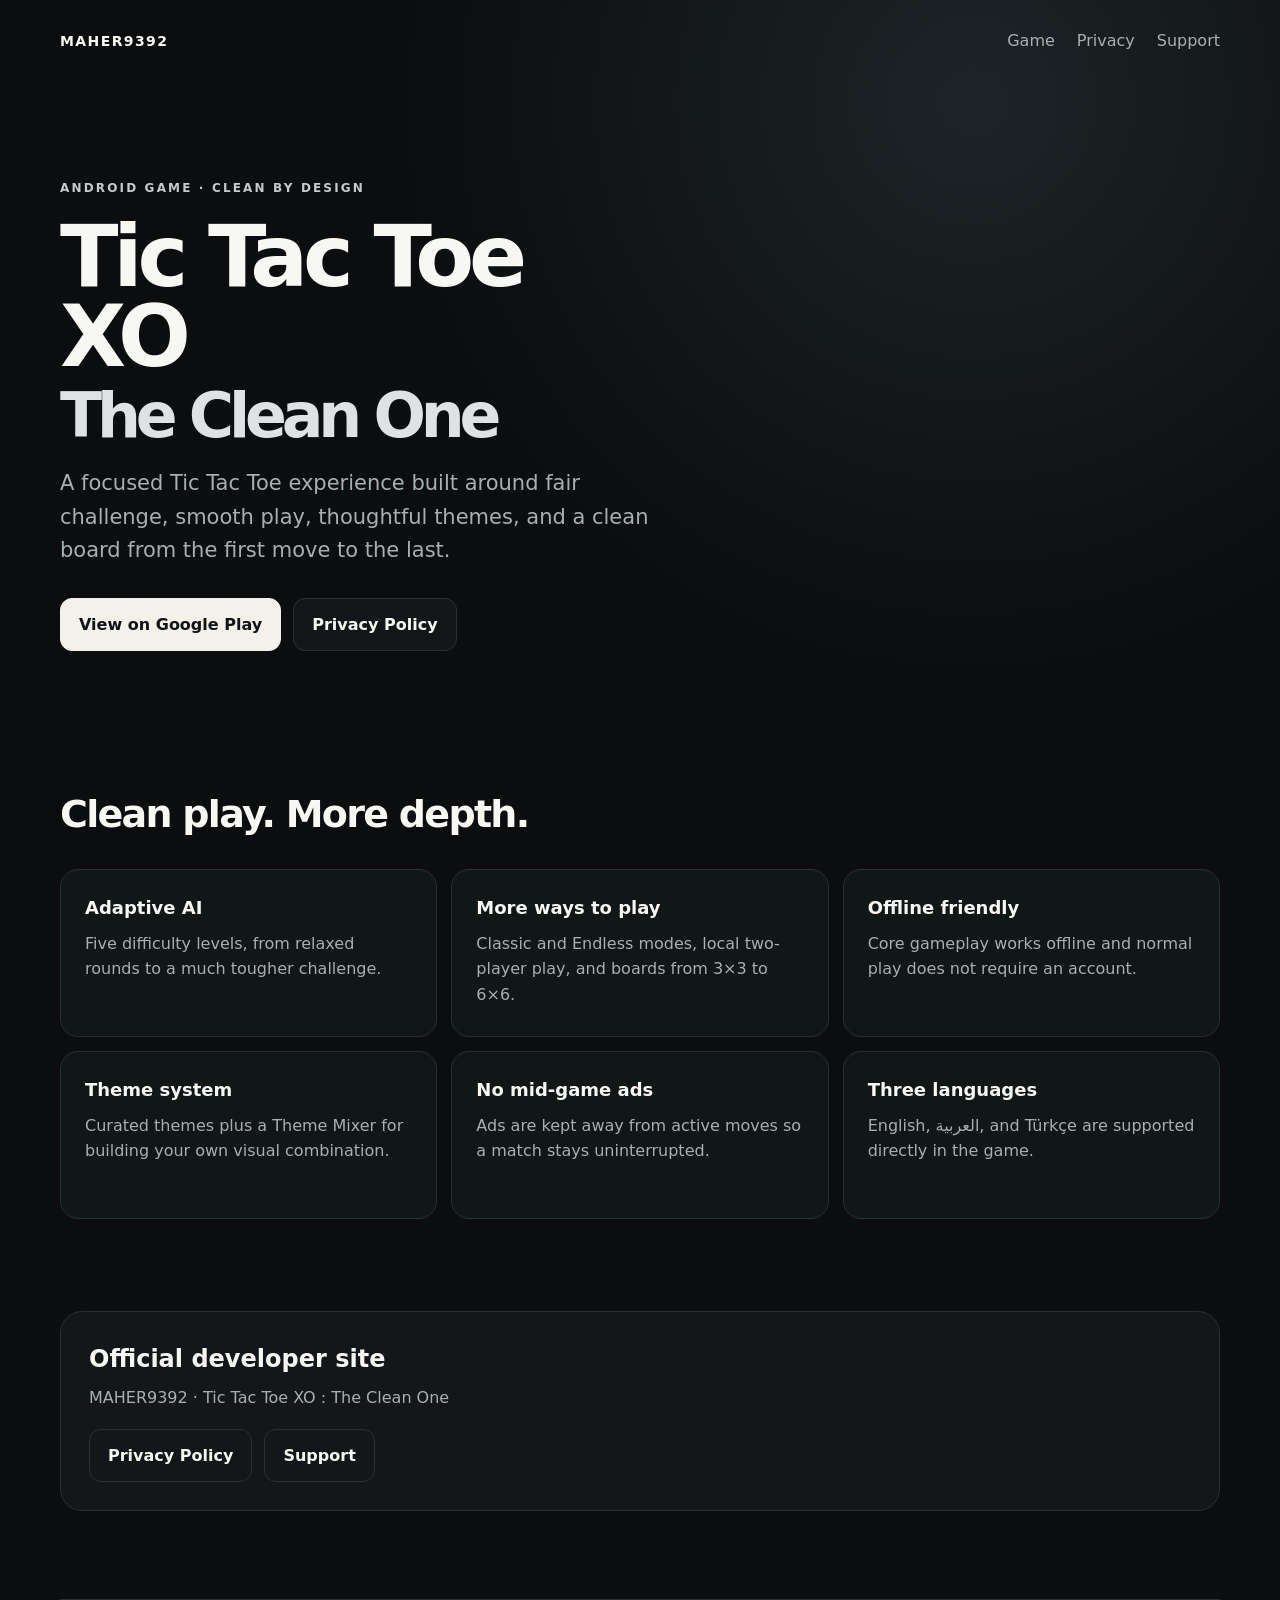
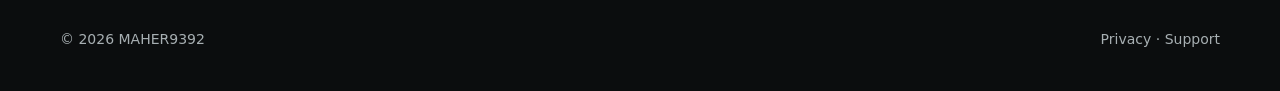
==== index.html @ fe5a9629 "Use requested XO icon and refresh asset cache" ====
<!doctype html>
<html lang="en">
<head>
  <meta charset="utf-8">
  <meta name="viewport" content="width=device-width,initial-scale=1">
  <meta name="theme-color" content="#0b0d0e">
  <meta name="description" content="Official MAHER9392 developer site for Tic Tac Toe XO : The Clean One on Android.">
  <link rel="canonical" href="https://maher9392.github.io/">
  <title>MAHER9392 — Tic Tac Toe XO : The Clean One</title>
  <style>
    :root{color-scheme:dark;--bg:#0b0d0e;--panel:#131719;--text:#f7f7f3;--muted:#a7afb2;--line:#293034;--accent:#f3f1e9}
    *{box-sizing:border-box}html{scroll-behavior:smooth}body{margin:0;background:radial-gradient(circle at 76% 6%,#1d2427 0,transparent 31%),var(--bg);color:var(--text);font:16px/1.6 Inter,ui-sans-serif,system-ui,-apple-system,BlinkMacSystemFont,"Segoe UI",sans-serif}.wrap{width:min(1160px,calc(100% - 40px));margin:auto}nav{height:82px;display:flex;align-items:center;justify-content:space-between}.brand{font-size:14px;font-weight:900;letter-spacing:.1em}.navlinks{display:flex;gap:22px}.navlinks a,.footer a{color:var(--muted);text-decoration:none}.navlinks a:hover,.footer a:hover{color:var(--text)}.hero{min-height:690px;display:grid;grid-template-columns:minmax(0,1.12fr) minmax(340px,.88fr);gap:72px;align-items:center;padding:54px 0 78px}.eyebrow{color:#c5cbcd;font-size:12px;font-weight:850;letter-spacing:.18em;text-transform:uppercase}.hero h1{font-size:clamp(54px,6.7vw,92px);line-height:.94;letter-spacing:-.06em;margin:18px 0 22px;max-width:760px}.hero h1 .sub{display:block;color:#dfe2e2;font-size:.72em;margin-top:10px}.hero p{max-width:660px;color:var(--muted);font-size:clamp(17px,1.7vw,21px);margin:0}.buttons{display:flex;gap:12px;flex-wrap:wrap;margin-top:30px}.btn{display:inline-flex;align-items:center;justify-content:center;padding:13px 18px;border-radius:12px;border:1px solid var(--line);text-decoration:none;font-weight:750;transition:.18s ease}.btn:hover{transform:translateY(-1px)}.btn.primary{background:var(--accent);color:#101213;border-color:var(--accent)}.btn.secondary{color:var(--text);background:#131719}.game-icon-wrap{max-width:455px;width:100%;justify-self:end}.game-icon{display:block;width:100%;height:auto;filter:drop-shadow(0 28px 38px rgba(0,0,0,.28))}.features{padding:12px 0 92px}.section-title{font-size:38px;letter-spacing:-.045em;margin:0 0 24px}.grid{display:grid;grid-template-columns:repeat(3,1fr);gap:14px}.card{border:1px solid var(--line);background:rgba(19,23,25,.88);border-radius:18px;padding:24px;min-height:168px}.card h3{margin:0 0 8px;font-size:18px}.card p{margin:0;color:var(--muted)}.legal{padding:0 0 88px}.legalbox{border:1px solid var(--line);border-radius:22px;padding:28px;background:var(--panel)}.legalbox h2{margin:0 0 7px}.legalbox p{margin:0 0 18px;color:var(--muted)}.links{display:flex;gap:12px;flex-wrap:wrap}.footer{border-top:1px solid var(--line);padding:28px 0 40px;color:var(--muted);display:flex;justify-content:space-between;gap:18px;flex-wrap:wrap;font-size:14px}@media(max-width:860px){.wrap{width:min(100% - 28px,720px)}.hero{grid-template-columns:1fr;gap:38px;min-height:auto;padding:40px 0 70px}.hero h1{font-size:clamp(48px,13vw,72px)}.game-icon-wrap{justify-self:start;max-width:390px}.grid{grid-template-columns:1fr}.navlinks{gap:14px}}
  </style>
</head>
<body>
  <div class="wrap">
    <nav>
      <div class="brand">MAHER9392</div>
      <div class="navlinks"><a href="#game">Game</a><a href="privacy.html">Privacy</a><a href="support.html">Support</a></div>
    </nav>
    <main>
      <section class="hero" id="game">
        <div>
          <div class="eyebrow">Android game · Clean by design</div>
          <h1>Tic Tac Toe XO<span class="sub">The Clean One</span></h1>
          <p>A focused Tic Tac Toe experience built around fair challenge, smooth play, thoughtful themes, and a clean board from the first move to the last.</p>
          <div class="buttons">
            <a class="btn primary" href="https://play.google.com/store/apps/details?id=com.cleanone.tictactoe" rel="noopener">View on Google Play</a>
            <a class="btn secondary" href="privacy.html">Privacy Policy</a>
          </div>
        </div>
        <div class="game-icon-wrap">
          <img class="game-icon" src="assets/tic-tac-toe-icon.webp?v=20260919-2" alt="Tic Tac Toe XO The Clean One game icon">
        </div>
      </section>
      <section class="features">
        <h2 class="section-title">Clean play. More depth.</h2>
        <div class="grid">
          <article class="card"><h3>Adaptive AI</h3><p>Five difficulty levels, from relaxed rounds to a much tougher challenge.</p></article>
          <article class="card"><h3>More ways to play</h3><p>Classic and Endless modes, local two-player play, and boards from 3×3 to 6×6.</p></article>
          <article class="card"><h3>Offline friendly</h3><p>Core gameplay works offline and normal play does not require an account.</p></article>
          <article class="card"><h3>Theme system</h3><p>Curated themes plus a Theme Mixer for building your own visual combination.</p></article>
          <article class="card"><h3>No mid-game ads</h3><p>Ads are kept away from active moves so a match stays uninterrupted.</p></article>
          <article class="card"><h3>Three languages</h3><p>English, العربية, and Türkçe are supported directly in the game.</p></article>
        </div>
      </section>
      <section class="legal">
        <div class="legalbox">
          <h2>Official developer site</h2>
          <p>MAHER9392 · Tic Tac Toe XO : The Clean One</p>
          <div class="links"><a class="btn secondary" href="privacy.html">Privacy Policy</a><a class="btn secondary" href="support.html">Support</a></div>
        </div>
      </section>
    </main>
    <footer class="footer"><span>© 2026 MAHER9392</span><span><a href="privacy.html">Privacy</a> · <a href="support.html">Support</a></span></footer>
  </div>
</body>
</html>
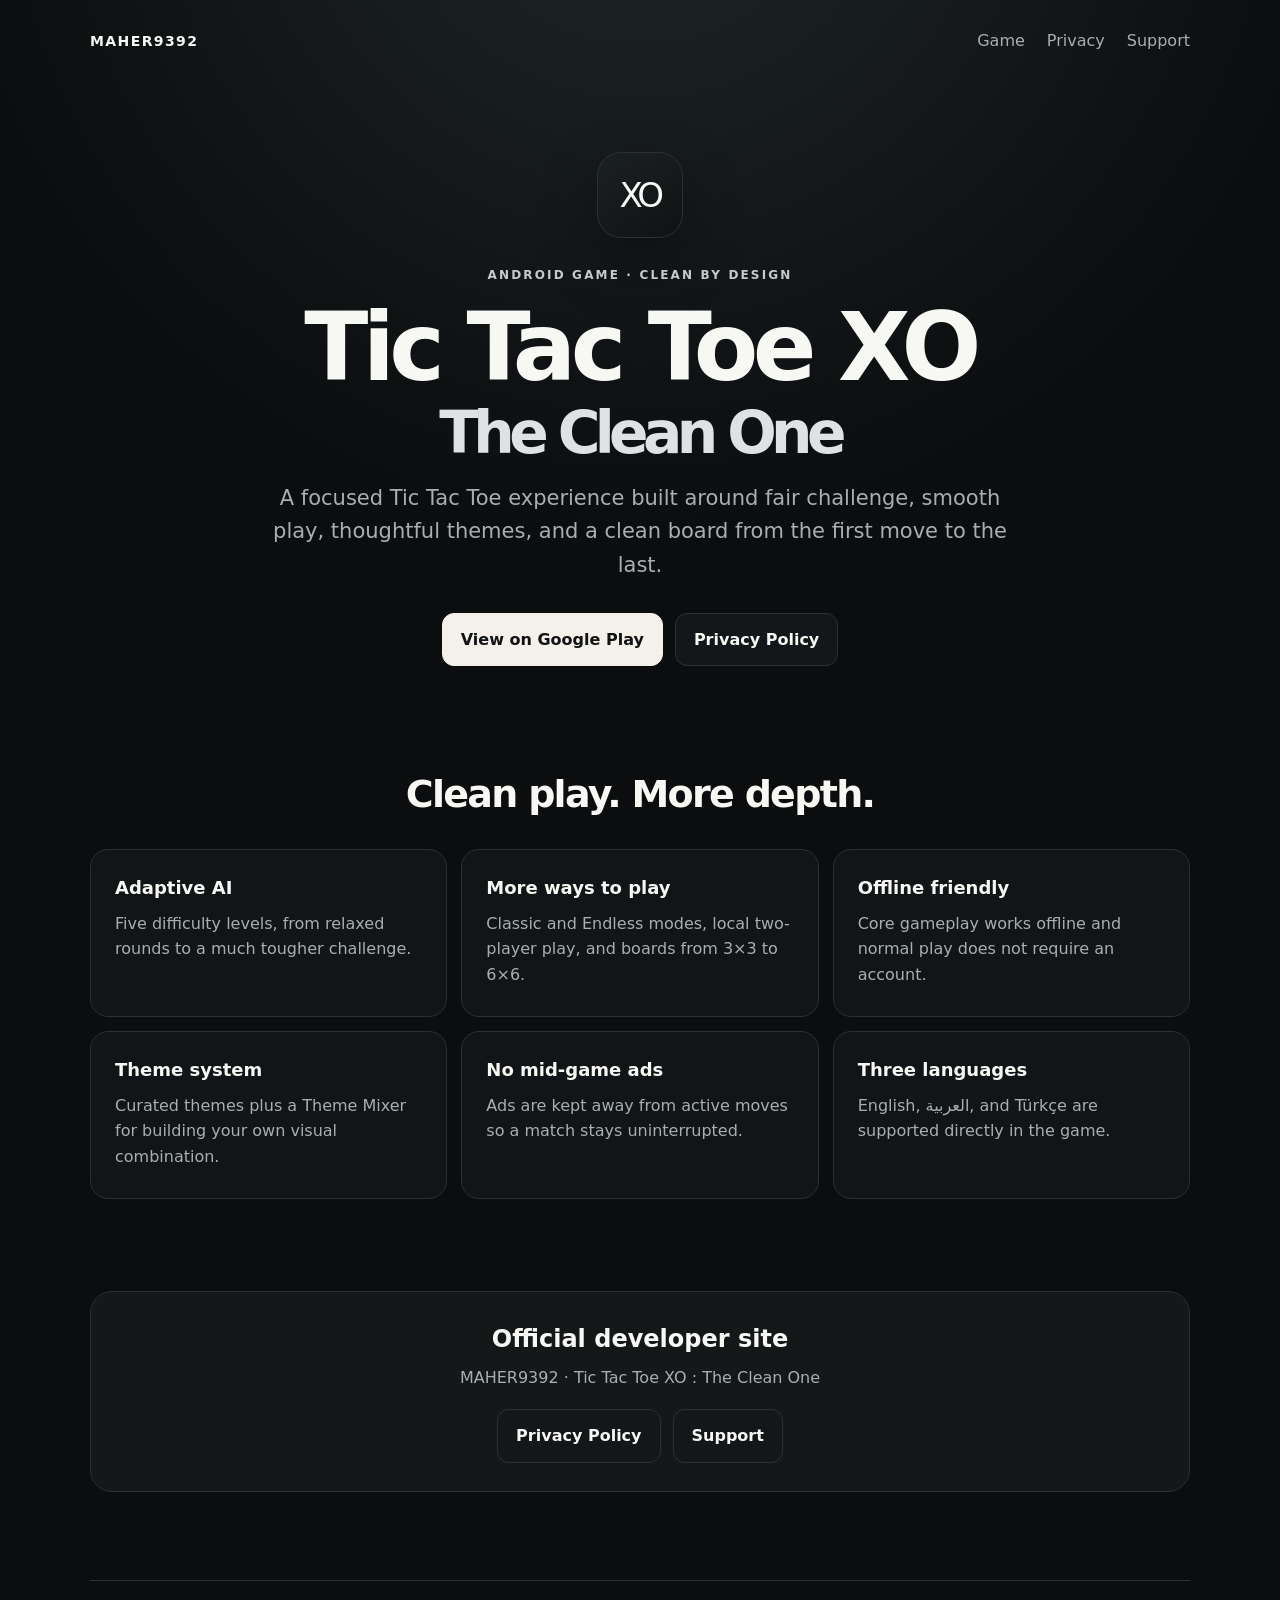
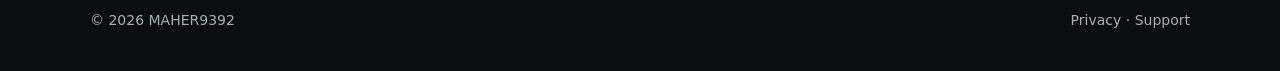
==== commit 702687fd: "Simplify homepage and remove broken hero image" ====
--- a/index.html
+++ b/index.html
@@ -8,8 +8,8 @@
   <link rel="canonical" href="https://maher9392.github.io/">
   <title>MAHER9392 — Tic Tac Toe XO : The Clean One</title>
   <style>
-    :root{color-scheme:dark;--bg:#0b0d0e;--panel:#131719;--text:#f7f7f3;--muted:#a7afb2;--line:#293034;--accent:#f3f1e9}
-    *{box-sizing:border-box}html{scroll-behavior:smooth}body{margin:0;background:radial-gradient(circle at 76% 6%,#1d2427 0,transparent 31%),var(--bg);color:var(--text);font:16px/1.6 Inter,ui-sans-serif,system-ui,-apple-system,BlinkMacSystemFont,"Segoe UI",sans-serif}.wrap{width:min(1160px,calc(100% - 40px));margin:auto}nav{height:82px;display:flex;align-items:center;justify-content:space-between}.brand{font-size:14px;font-weight:900;letter-spacing:.1em}.navlinks{display:flex;gap:22px}.navlinks a,.footer a{color:var(--muted);text-decoration:none}.navlinks a:hover,.footer a:hover{color:var(--text)}.hero{min-height:690px;display:grid;grid-template-columns:minmax(0,1.12fr) minmax(340px,.88fr);gap:72px;align-items:center;padding:54px 0 78px}.eyebrow{color:#c5cbcd;font-size:12px;font-weight:850;letter-spacing:.18em;text-transform:uppercase}.hero h1{font-size:clamp(54px,6.7vw,92px);line-height:.94;letter-spacing:-.06em;margin:18px 0 22px;max-width:760px}.hero h1 .sub{display:block;color:#dfe2e2;font-size:.72em;margin-top:10px}.hero p{max-width:660px;color:var(--muted);font-size:clamp(17px,1.7vw,21px);margin:0}.buttons{display:flex;gap:12px;flex-wrap:wrap;margin-top:30px}.btn{display:inline-flex;align-items:center;justify-content:center;padding:13px 18px;border-radius:12px;border:1px solid var(--line);text-decoration:none;font-weight:750;transition:.18s ease}.btn:hover{transform:translateY(-1px)}.btn.primary{background:var(--accent);color:#101213;border-color:var(--accent)}.btn.secondary{color:var(--text);background:#131719}.game-icon-wrap{max-width:455px;width:100%;justify-self:end}.game-icon{display:block;width:100%;height:auto;filter:drop-shadow(0 28px 38px rgba(0,0,0,.28))}.features{padding:12px 0 92px}.section-title{font-size:38px;letter-spacing:-.045em;margin:0 0 24px}.grid{display:grid;grid-template-columns:repeat(3,1fr);gap:14px}.card{border:1px solid var(--line);background:rgba(19,23,25,.88);border-radius:18px;padding:24px;min-height:168px}.card h3{margin:0 0 8px;font-size:18px}.card p{margin:0;color:var(--muted)}.legal{padding:0 0 88px}.legalbox{border:1px solid var(--line);border-radius:22px;padding:28px;background:var(--panel)}.legalbox h2{margin:0 0 7px}.legalbox p{margin:0 0 18px;color:var(--muted)}.links{display:flex;gap:12px;flex-wrap:wrap}.footer{border-top:1px solid var(--line);padding:28px 0 40px;color:var(--muted);display:flex;justify-content:space-between;gap:18px;flex-wrap:wrap;font-size:14px}@media(max-width:860px){.wrap{width:min(100% - 28px,720px)}.hero{grid-template-columns:1fr;gap:38px;min-height:auto;padding:40px 0 70px}.hero h1{font-size:clamp(48px,13vw,72px)}.game-icon-wrap{justify-self:start;max-width:390px}.grid{grid-template-columns:1fr}.navlinks{gap:14px}}
+    :root{color-scheme:dark;--bg:#0b0d0e;--panel:#141819;--text:#f7f7f3;--muted:#a7afb2;--line:#2a3033;--accent:#f3f1e9}
+    *{box-sizing:border-box}html{scroll-behavior:smooth}body{margin:0;background:radial-gradient(circle at 50% -10%,#20272a 0,transparent 36%),var(--bg);color:var(--text);font:16px/1.6 Inter,ui-sans-serif,system-ui,-apple-system,BlinkMacSystemFont,"Segoe UI",sans-serif}.wrap{width:min(1100px,calc(100% - 36px));margin:auto}nav{height:82px;display:flex;align-items:center;justify-content:space-between}.brand{font-size:14px;font-weight:900;letter-spacing:.1em}.navlinks{display:flex;gap:22px}.navlinks a,.footer a{color:var(--muted);text-decoration:none}.navlinks a:hover,.footer a:hover{color:var(--text)}.hero{min-height:620px;display:flex;align-items:center;justify-content:center;text-align:center;padding:70px 0 88px}.hero-inner{max-width:900px;margin:auto}.eyebrow{color:#c5cbcd;font-size:12px;font-weight:850;letter-spacing:.18em;text-transform:uppercase}.mark{width:86px;height:86px;margin:0 auto 28px;border:1px solid var(--line);border-radius:24px;background:linear-gradient(145deg,#1b2022,#101314);display:grid;place-items:center;box-shadow:0 24px 60px rgba(0,0,0,.3);font-size:34px;font-weight:300;letter-spacing:-.1em}.hero h1{font-size:clamp(52px,8vw,94px);line-height:.95;letter-spacing:-.06em;margin:18px 0 20px}.hero h1 .sub{display:block;color:#dfe2e2;font-size:.62em;margin-top:14px}.hero p{max-width:760px;margin:0 auto;color:var(--muted);font-size:clamp(17px,1.8vw,21px)}.buttons{display:flex;justify-content:center;gap:12px;flex-wrap:wrap;margin-top:30px}.btn{display:inline-flex;align-items:center;justify-content:center;padding:13px 18px;border-radius:12px;border:1px solid var(--line);text-decoration:none;font-weight:750;transition:.18s ease}.btn:hover{transform:translateY(-1px)}.btn.primary{background:var(--accent);color:#101213;border-color:var(--accent)}.btn.secondary{color:var(--text);background:#131719}.features{padding:10px 0 92px}.section-title{font-size:38px;letter-spacing:-.045em;margin:0 0 24px;text-align:center}.grid{display:grid;grid-template-columns:repeat(3,1fr);gap:14px}.card{border:1px solid var(--line);background:rgba(19,23,25,.9);border-radius:18px;padding:24px;min-height:168px}.card h3{margin:0 0 8px;font-size:18px}.card p{margin:0;color:var(--muted)}.legal{padding:0 0 88px}.legalbox{border:1px solid var(--line);border-radius:22px;padding:28px;background:var(--panel);text-align:center}.legalbox h2{margin:0 0 7px}.legalbox p{margin:0 0 18px;color:var(--muted)}.links{display:flex;justify-content:center;gap:12px;flex-wrap:wrap}.footer{border-top:1px solid var(--line);padding:28px 0 40px;color:var(--muted);display:flex;justify-content:space-between;gap:18px;flex-wrap:wrap;font-size:14px}@media(max-width:760px){.wrap{width:min(100% - 28px,680px)}.navlinks{gap:14px}.hero{min-height:auto;padding:56px 0 72px}.hero h1{font-size:clamp(48px,14vw,72px)}.grid{grid-template-columns:1fr}.section-title{text-align:left}}
   </style>
 </head>
 <body>
@@ -20,7 +20,8 @@
     </nav>
     <main>
       <section class="hero" id="game">
-        <div>
+        <div class="hero-inner">
+          <div class="mark" aria-hidden="true">XO</div>
           <div class="eyebrow">Android game · Clean by design</div>
           <h1>Tic Tac Toe XO<span class="sub">The Clean One</span></h1>
           <p>A focused Tic Tac Toe experience built around fair challenge, smooth play, thoughtful themes, and a clean board from the first move to the last.</p>
@@ -28,9 +29,6 @@
             <a class="btn primary" href="https://play.google.com/store/apps/details?id=com.cleanone.tictactoe" rel="noopener">View on Google Play</a>
             <a class="btn secondary" href="privacy.html">Privacy Policy</a>
           </div>
-        </div>
-        <div class="game-icon-wrap">
-          <img class="game-icon" src="assets/tic-tac-toe-icon.webp?v=20260919-2" alt="Tic Tac Toe XO The Clean One game icon">
         </div>
       </section>
       <section class="features">
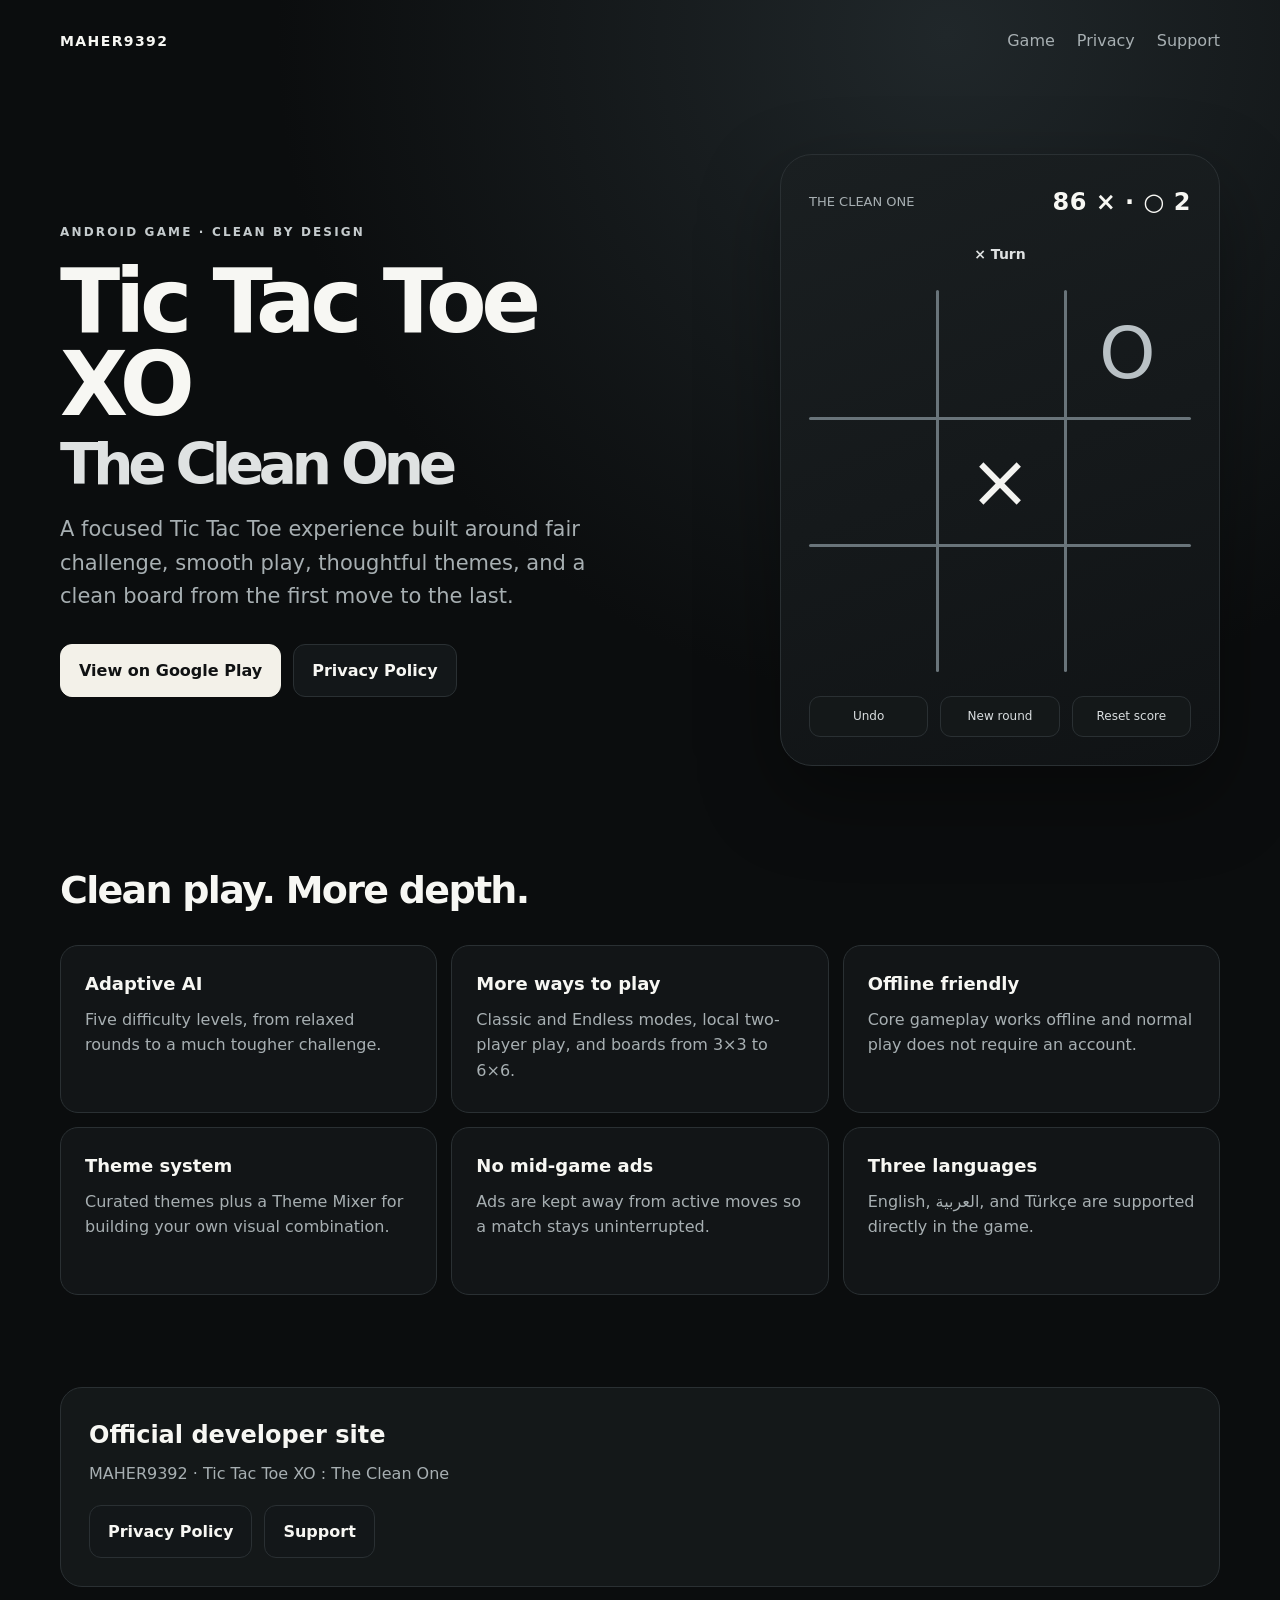
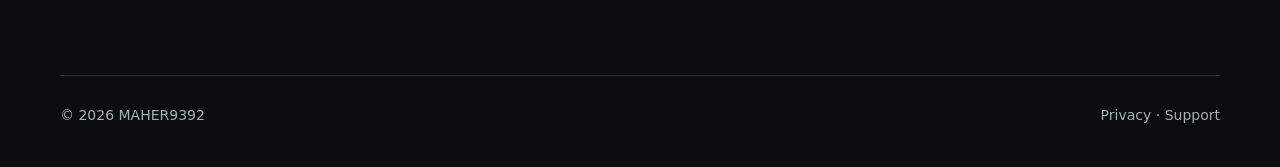
==== commit 203f0800: "Redesign homepage hero with reliable CSS game visual" ====
--- a/index.html
+++ b/index.html
@@ -8,8 +8,8 @@
   <link rel="canonical" href="https://maher9392.github.io/">
   <title>MAHER9392 — Tic Tac Toe XO : The Clean One</title>
   <style>
-    :root{color-scheme:dark;--bg:#0b0d0e;--panel:#141819;--text:#f7f7f3;--muted:#a7afb2;--line:#2a3033;--accent:#f3f1e9}
-    *{box-sizing:border-box}html{scroll-behavior:smooth}body{margin:0;background:radial-gradient(circle at 50% -10%,#20272a 0,transparent 36%),var(--bg);color:var(--text);font:16px/1.6 Inter,ui-sans-serif,system-ui,-apple-system,BlinkMacSystemFont,"Segoe UI",sans-serif}.wrap{width:min(1100px,calc(100% - 36px));margin:auto}nav{height:82px;display:flex;align-items:center;justify-content:space-between}.brand{font-size:14px;font-weight:900;letter-spacing:.1em}.navlinks{display:flex;gap:22px}.navlinks a,.footer a{color:var(--muted);text-decoration:none}.navlinks a:hover,.footer a:hover{color:var(--text)}.hero{min-height:620px;display:flex;align-items:center;justify-content:center;text-align:center;padding:70px 0 88px}.hero-inner{max-width:900px;margin:auto}.eyebrow{color:#c5cbcd;font-size:12px;font-weight:850;letter-spacing:.18em;text-transform:uppercase}.mark{width:86px;height:86px;margin:0 auto 28px;border:1px solid var(--line);border-radius:24px;background:linear-gradient(145deg,#1b2022,#101314);display:grid;place-items:center;box-shadow:0 24px 60px rgba(0,0,0,.3);font-size:34px;font-weight:300;letter-spacing:-.1em}.hero h1{font-size:clamp(52px,8vw,94px);line-height:.95;letter-spacing:-.06em;margin:18px 0 20px}.hero h1 .sub{display:block;color:#dfe2e2;font-size:.62em;margin-top:14px}.hero p{max-width:760px;margin:0 auto;color:var(--muted);font-size:clamp(17px,1.8vw,21px)}.buttons{display:flex;justify-content:center;gap:12px;flex-wrap:wrap;margin-top:30px}.btn{display:inline-flex;align-items:center;justify-content:center;padding:13px 18px;border-radius:12px;border:1px solid var(--line);text-decoration:none;font-weight:750;transition:.18s ease}.btn:hover{transform:translateY(-1px)}.btn.primary{background:var(--accent);color:#101213;border-color:var(--accent)}.btn.secondary{color:var(--text);background:#131719}.features{padding:10px 0 92px}.section-title{font-size:38px;letter-spacing:-.045em;margin:0 0 24px;text-align:center}.grid{display:grid;grid-template-columns:repeat(3,1fr);gap:14px}.card{border:1px solid var(--line);background:rgba(19,23,25,.9);border-radius:18px;padding:24px;min-height:168px}.card h3{margin:0 0 8px;font-size:18px}.card p{margin:0;color:var(--muted)}.legal{padding:0 0 88px}.legalbox{border:1px solid var(--line);border-radius:22px;padding:28px;background:var(--panel);text-align:center}.legalbox h2{margin:0 0 7px}.legalbox p{margin:0 0 18px;color:var(--muted)}.links{display:flex;justify-content:center;gap:12px;flex-wrap:wrap}.footer{border-top:1px solid var(--line);padding:28px 0 40px;color:var(--muted);display:flex;justify-content:space-between;gap:18px;flex-wrap:wrap;font-size:14px}@media(max-width:760px){.wrap{width:min(100% - 28px,680px)}.navlinks{gap:14px}.hero{min-height:auto;padding:56px 0 72px}.hero h1{font-size:clamp(48px,14vw,72px)}.grid{grid-template-columns:1fr}.section-title{text-align:left}}
+    :root{color-scheme:dark;--bg:#0b0d0e;--panel:#141819;--panel2:#111416;--text:#f7f7f3;--muted:#a7afb2;--line:#2a3033;--grid:#69747a;--accent:#f3f1e9}
+    *{box-sizing:border-box}html{scroll-behavior:smooth}body{margin:0;background:radial-gradient(circle at 74% 2%,#20272a 0,transparent 34%),var(--bg);color:var(--text);font:16px/1.6 Inter,ui-sans-serif,system-ui,-apple-system,BlinkMacSystemFont,"Segoe UI",sans-serif}.wrap{width:min(1160px,calc(100% - 40px));margin:auto}nav{height:82px;display:flex;align-items:center;justify-content:space-between}.brand{font-size:14px;font-weight:900;letter-spacing:.1em}.navlinks{display:flex;gap:22px}.navlinks a,.footer a{color:var(--muted);text-decoration:none}.navlinks a:hover,.footer a:hover{color:var(--text)}.hero{display:grid;grid-template-columns:minmax(0,1.08fr) minmax(360px,.92fr);gap:72px;align-items:center;padding:72px 0 86px}.eyebrow{color:#c5cbcd;font-size:12px;font-weight:850;letter-spacing:.18em;text-transform:uppercase}.hero h1{font-size:clamp(54px,6.9vw,92px);line-height:.94;letter-spacing:-.06em;margin:18px 0 22px}.hero h1 .sub{display:block;color:#dfe2e2;font-size:.64em;margin-top:12px}.hero p{max-width:680px;color:var(--muted);font-size:clamp(17px,1.7vw,21px);margin:0}.buttons{display:flex;gap:12px;flex-wrap:wrap;margin-top:30px}.btn{display:inline-flex;align-items:center;justify-content:center;padding:13px 18px;border-radius:12px;border:1px solid var(--line);text-decoration:none;font-weight:750;transition:.18s ease}.btn:hover{transform:translateY(-1px)}.btn.primary{background:var(--accent);color:#101213;border-color:var(--accent)}.btn.secondary{color:var(--text);background:#131719}.preview{justify-self:end;width:min(100%,440px);border:1px solid var(--line);border-radius:32px;background:linear-gradient(160deg,#1a1f21,#101315);padding:28px;box-shadow:0 30px 80px rgba(0,0,0,.35)}.preview-head{display:flex;justify-content:space-between;align-items:center;color:var(--muted);font-size:13px;margin-bottom:22px}.score{font-size:24px;font-weight:800;color:var(--text);letter-spacing:.02em}.turn{font-size:14px;font-weight:700;color:#dfe2e2;margin-bottom:24px;text-align:center}.board{position:relative;width:100%;aspect-ratio:1;margin:auto}.line{position:absolute;background:var(--grid);border-radius:999px}.v1,.v2{top:0;bottom:0;width:3px}.h1,.h2{left:0;right:0;height:3px}.v1{left:33.333%}.v2{left:66.666%}.h1{top:33.333%}.h2{top:66.666%}.xo{position:absolute;display:grid;place-items:center;font-weight:300;color:#f4f4f1;line-height:1}.xo.x{left:33.333%;top:33.333%;width:33.333%;height:33.333%;font-size:74px}.xo.o{left:66.666%;top:0;width:33.333%;height:33.333%;font-size:72px;color:#b9c1c5}.quick{display:flex;justify-content:space-between;gap:12px;margin-top:24px;color:#d9dddf;font-size:12px}.quick span{flex:1;text-align:center;padding:10px 8px;border:1px solid var(--line);border-radius:11px;background:#141819}.features{padding:8px 0 92px}.section-title{font-size:38px;letter-spacing:-.045em;margin:0 0 24px}.grid{display:grid;grid-template-columns:repeat(3,1fr);gap:14px}.card{border:1px solid var(--line);background:rgba(19,23,25,.9);border-radius:18px;padding:24px;min-height:168px}.card h3{margin:0 0 8px;font-size:18px}.card p{margin:0;color:var(--muted)}.legal{padding:0 0 88px}.legalbox{border:1px solid var(--line);border-radius:22px;padding:28px;background:var(--panel)}.legalbox h2{margin:0 0 7px}.legalbox p{margin:0 0 18px;color:var(--muted)}.links{display:flex;gap:12px;flex-wrap:wrap}.footer{border-top:1px solid var(--line);padding:28px 0 40px;color:var(--muted);display:flex;justify-content:space-between;gap:18px;flex-wrap:wrap;font-size:14px}@media(max-width:860px){.wrap{width:min(100% - 28px,720px)}.navlinks{gap:14px}.hero{grid-template-columns:1fr;gap:42px;padding:48px 0 68px}.hero h1{font-size:clamp(48px,13vw,72px)}.preview{justify-self:start;width:min(100%,390px)}.grid{grid-template-columns:1fr}}
   </style>
 </head>
 <body>
@@ -20,8 +20,7 @@
     </nav>
     <main>
       <section class="hero" id="game">
-        <div class="hero-inner">
-          <div class="mark" aria-hidden="true">XO</div>
+        <div>
           <div class="eyebrow">Android game · Clean by design</div>
           <h1>Tic Tac Toe XO<span class="sub">The Clean One</span></h1>
           <p>A focused Tic Tac Toe experience built around fair challenge, smooth play, thoughtful themes, and a clean board from the first move to the last.</p>
@@ -29,6 +28,15 @@
             <a class="btn primary" href="https://play.google.com/store/apps/details?id=com.cleanone.tictactoe" rel="noopener">View on Google Play</a>
             <a class="btn secondary" href="privacy.html">Privacy Policy</a>
           </div>
+        </div>
+        <div class="preview" aria-label="Tic Tac Toe XO game preview">
+          <div class="preview-head"><span>THE CLEAN ONE</span><span class="score">86 × · ○ 2</span></div>
+          <div class="turn">× Turn</div>
+          <div class="board" aria-hidden="true">
+            <span class="line v1"></span><span class="line v2"></span><span class="line h1"></span><span class="line h2"></span>
+            <span class="xo o">O</span><span class="xo x">×</span>
+          </div>
+          <div class="quick"><span>Undo</span><span>New round</span><span>Reset score</span></div>
         </div>
       </section>
       <section class="features">
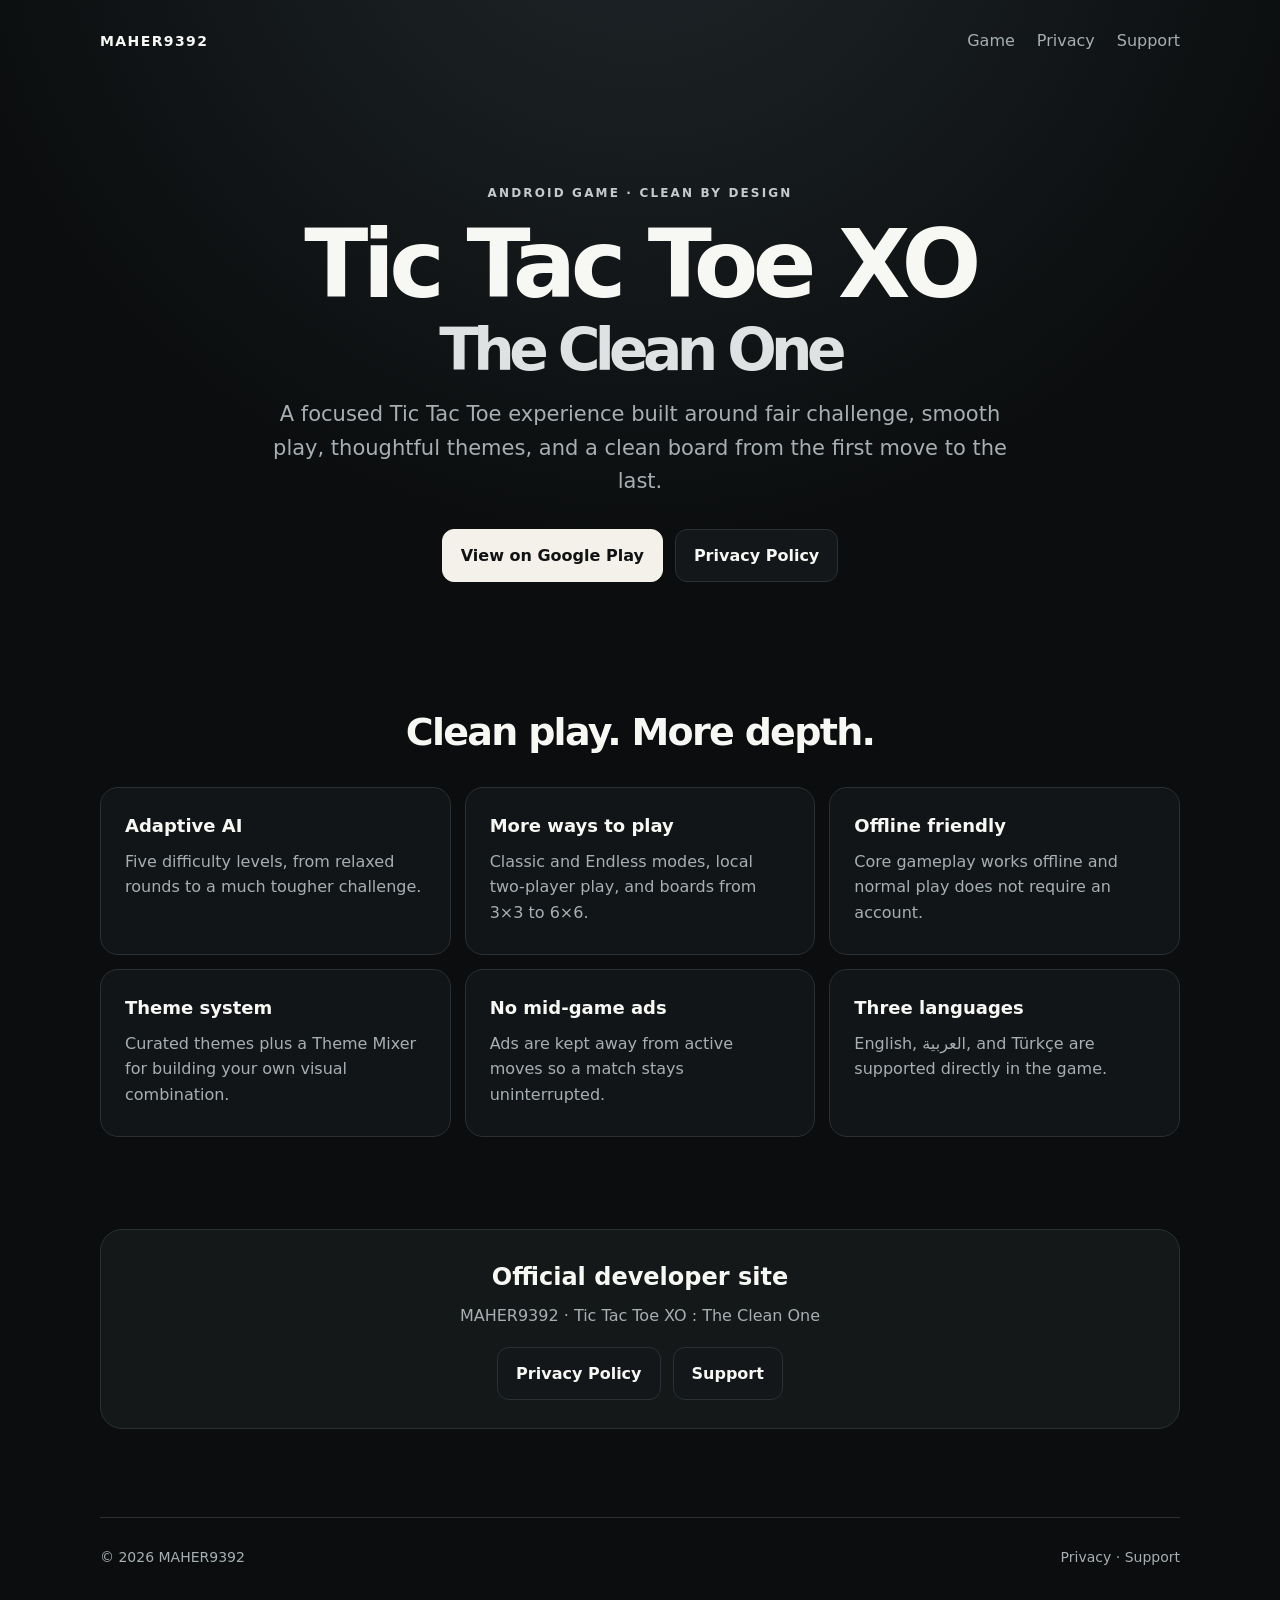
==== commit d1dc9fb9: "Remove fabricated preview and keep clean developer homepage" ====
--- a/index.html
+++ b/index.html
@@ -8,8 +8,8 @@
   <link rel="canonical" href="https://maher9392.github.io/">
   <title>MAHER9392 — Tic Tac Toe XO : The Clean One</title>
   <style>
-    :root{color-scheme:dark;--bg:#0b0d0e;--panel:#141819;--panel2:#111416;--text:#f7f7f3;--muted:#a7afb2;--line:#2a3033;--grid:#69747a;--accent:#f3f1e9}
-    *{box-sizing:border-box}html{scroll-behavior:smooth}body{margin:0;background:radial-gradient(circle at 74% 2%,#20272a 0,transparent 34%),var(--bg);color:var(--text);font:16px/1.6 Inter,ui-sans-serif,system-ui,-apple-system,BlinkMacSystemFont,"Segoe UI",sans-serif}.wrap{width:min(1160px,calc(100% - 40px));margin:auto}nav{height:82px;display:flex;align-items:center;justify-content:space-between}.brand{font-size:14px;font-weight:900;letter-spacing:.1em}.navlinks{display:flex;gap:22px}.navlinks a,.footer a{color:var(--muted);text-decoration:none}.navlinks a:hover,.footer a:hover{color:var(--text)}.hero{display:grid;grid-template-columns:minmax(0,1.08fr) minmax(360px,.92fr);gap:72px;align-items:center;padding:72px 0 86px}.eyebrow{color:#c5cbcd;font-size:12px;font-weight:850;letter-spacing:.18em;text-transform:uppercase}.hero h1{font-size:clamp(54px,6.9vw,92px);line-height:.94;letter-spacing:-.06em;margin:18px 0 22px}.hero h1 .sub{display:block;color:#dfe2e2;font-size:.64em;margin-top:12px}.hero p{max-width:680px;color:var(--muted);font-size:clamp(17px,1.7vw,21px);margin:0}.buttons{display:flex;gap:12px;flex-wrap:wrap;margin-top:30px}.btn{display:inline-flex;align-items:center;justify-content:center;padding:13px 18px;border-radius:12px;border:1px solid var(--line);text-decoration:none;font-weight:750;transition:.18s ease}.btn:hover{transform:translateY(-1px)}.btn.primary{background:var(--accent);color:#101213;border-color:var(--accent)}.btn.secondary{color:var(--text);background:#131719}.preview{justify-self:end;width:min(100%,440px);border:1px solid var(--line);border-radius:32px;background:linear-gradient(160deg,#1a1f21,#101315);padding:28px;box-shadow:0 30px 80px rgba(0,0,0,.35)}.preview-head{display:flex;justify-content:space-between;align-items:center;color:var(--muted);font-size:13px;margin-bottom:22px}.score{font-size:24px;font-weight:800;color:var(--text);letter-spacing:.02em}.turn{font-size:14px;font-weight:700;color:#dfe2e2;margin-bottom:24px;text-align:center}.board{position:relative;width:100%;aspect-ratio:1;margin:auto}.line{position:absolute;background:var(--grid);border-radius:999px}.v1,.v2{top:0;bottom:0;width:3px}.h1,.h2{left:0;right:0;height:3px}.v1{left:33.333%}.v2{left:66.666%}.h1{top:33.333%}.h2{top:66.666%}.xo{position:absolute;display:grid;place-items:center;font-weight:300;color:#f4f4f1;line-height:1}.xo.x{left:33.333%;top:33.333%;width:33.333%;height:33.333%;font-size:74px}.xo.o{left:66.666%;top:0;width:33.333%;height:33.333%;font-size:72px;color:#b9c1c5}.quick{display:flex;justify-content:space-between;gap:12px;margin-top:24px;color:#d9dddf;font-size:12px}.quick span{flex:1;text-align:center;padding:10px 8px;border:1px solid var(--line);border-radius:11px;background:#141819}.features{padding:8px 0 92px}.section-title{font-size:38px;letter-spacing:-.045em;margin:0 0 24px}.grid{display:grid;grid-template-columns:repeat(3,1fr);gap:14px}.card{border:1px solid var(--line);background:rgba(19,23,25,.9);border-radius:18px;padding:24px;min-height:168px}.card h3{margin:0 0 8px;font-size:18px}.card p{margin:0;color:var(--muted)}.legal{padding:0 0 88px}.legalbox{border:1px solid var(--line);border-radius:22px;padding:28px;background:var(--panel)}.legalbox h2{margin:0 0 7px}.legalbox p{margin:0 0 18px;color:var(--muted)}.links{display:flex;gap:12px;flex-wrap:wrap}.footer{border-top:1px solid var(--line);padding:28px 0 40px;color:var(--muted);display:flex;justify-content:space-between;gap:18px;flex-wrap:wrap;font-size:14px}@media(max-width:860px){.wrap{width:min(100% - 28px,720px)}.navlinks{gap:14px}.hero{grid-template-columns:1fr;gap:42px;padding:48px 0 68px}.hero h1{font-size:clamp(48px,13vw,72px)}.preview{justify-self:start;width:min(100%,390px)}.grid{grid-template-columns:1fr}}
+    :root{color-scheme:dark;--bg:#0b0d0e;--panel:#141819;--text:#f7f7f3;--muted:#a7afb2;--line:#2a3033;--accent:#f3f1e9}
+    *{box-sizing:border-box}html{scroll-behavior:smooth}body{margin:0;background:radial-gradient(circle at 50% -10%,#20272a 0,transparent 38%),var(--bg);color:var(--text);font:16px/1.6 Inter,ui-sans-serif,system-ui,-apple-system,BlinkMacSystemFont,"Segoe UI",sans-serif}.wrap{width:min(1080px,calc(100% - 36px));margin:auto}nav{height:82px;display:flex;align-items:center;justify-content:space-between}.brand{font-size:14px;font-weight:900;letter-spacing:.1em}.navlinks{display:flex;gap:22px}.navlinks a,.footer a{color:var(--muted);text-decoration:none}.navlinks a:hover,.footer a:hover{color:var(--text)}.hero{min-height:620px;display:flex;align-items:center;justify-content:center;text-align:center;padding:72px 0 90px}.hero-inner{max-width:900px;margin:auto}.eyebrow{color:#c5cbcd;font-size:12px;font-weight:850;letter-spacing:.18em;text-transform:uppercase}.hero h1{font-size:clamp(54px,8vw,94px);line-height:.94;letter-spacing:-.06em;margin:18px 0 20px}.hero h1 .sub{display:block;color:#dfe2e2;font-size:.62em;margin-top:14px}.hero p{max-width:760px;margin:0 auto;color:var(--muted);font-size:clamp(17px,1.8vw,21px)}.buttons{display:flex;justify-content:center;gap:12px;flex-wrap:wrap;margin-top:30px}.btn{display:inline-flex;align-items:center;justify-content:center;padding:13px 18px;border-radius:12px;border:1px solid var(--line);text-decoration:none;font-weight:750;transition:.18s ease}.btn:hover{transform:translateY(-1px)}.btn.primary{background:var(--accent);color:#101213;border-color:var(--accent)}.btn.secondary{color:var(--text);background:#131719}.features{padding:0 0 92px}.section-title{font-size:38px;letter-spacing:-.045em;margin:0 0 24px;text-align:center}.grid{display:grid;grid-template-columns:repeat(3,1fr);gap:14px}.card{border:1px solid var(--line);background:rgba(19,23,25,.9);border-radius:18px;padding:24px;min-height:168px}.card h3{margin:0 0 8px;font-size:18px}.card p{margin:0;color:var(--muted)}.legal{padding:0 0 88px}.legalbox{border:1px solid var(--line);border-radius:22px;padding:28px;background:var(--panel);text-align:center}.legalbox h2{margin:0 0 7px}.legalbox p{margin:0 0 18px;color:var(--muted)}.links{display:flex;justify-content:center;gap:12px;flex-wrap:wrap}.footer{border-top:1px solid var(--line);padding:28px 0 40px;color:var(--muted);display:flex;justify-content:space-between;gap:18px;flex-wrap:wrap;font-size:14px}@media(max-width:760px){.wrap{width:min(100% - 28px,680px)}.navlinks{gap:14px}.hero{min-height:auto;padding:56px 0 72px}.hero h1{font-size:clamp(48px,14vw,72px)}.grid{grid-template-columns:1fr}.section-title{text-align:left}}
   </style>
 </head>
 <body>
@@ -20,7 +20,7 @@
     </nav>
     <main>
       <section class="hero" id="game">
-        <div>
+        <div class="hero-inner">
           <div class="eyebrow">Android game · Clean by design</div>
           <h1>Tic Tac Toe XO<span class="sub">The Clean One</span></h1>
           <p>A focused Tic Tac Toe experience built around fair challenge, smooth play, thoughtful themes, and a clean board from the first move to the last.</p>
@@ -28,15 +28,6 @@
             <a class="btn primary" href="https://play.google.com/store/apps/details?id=com.cleanone.tictactoe" rel="noopener">View on Google Play</a>
             <a class="btn secondary" href="privacy.html">Privacy Policy</a>
           </div>
-        </div>
-        <div class="preview" aria-label="Tic Tac Toe XO game preview">
-          <div class="preview-head"><span>THE CLEAN ONE</span><span class="score">86 × · ○ 2</span></div>
-          <div class="turn">× Turn</div>
-          <div class="board" aria-hidden="true">
-            <span class="line v1"></span><span class="line v2"></span><span class="line h1"></span><span class="line h2"></span>
-            <span class="xo o">O</span><span class="xo x">×</span>
-          </div>
-          <div class="quick"><span>Undo</span><span>New round</span><span>Reset score</span></div>
         </div>
       </section>
       <section class="features">
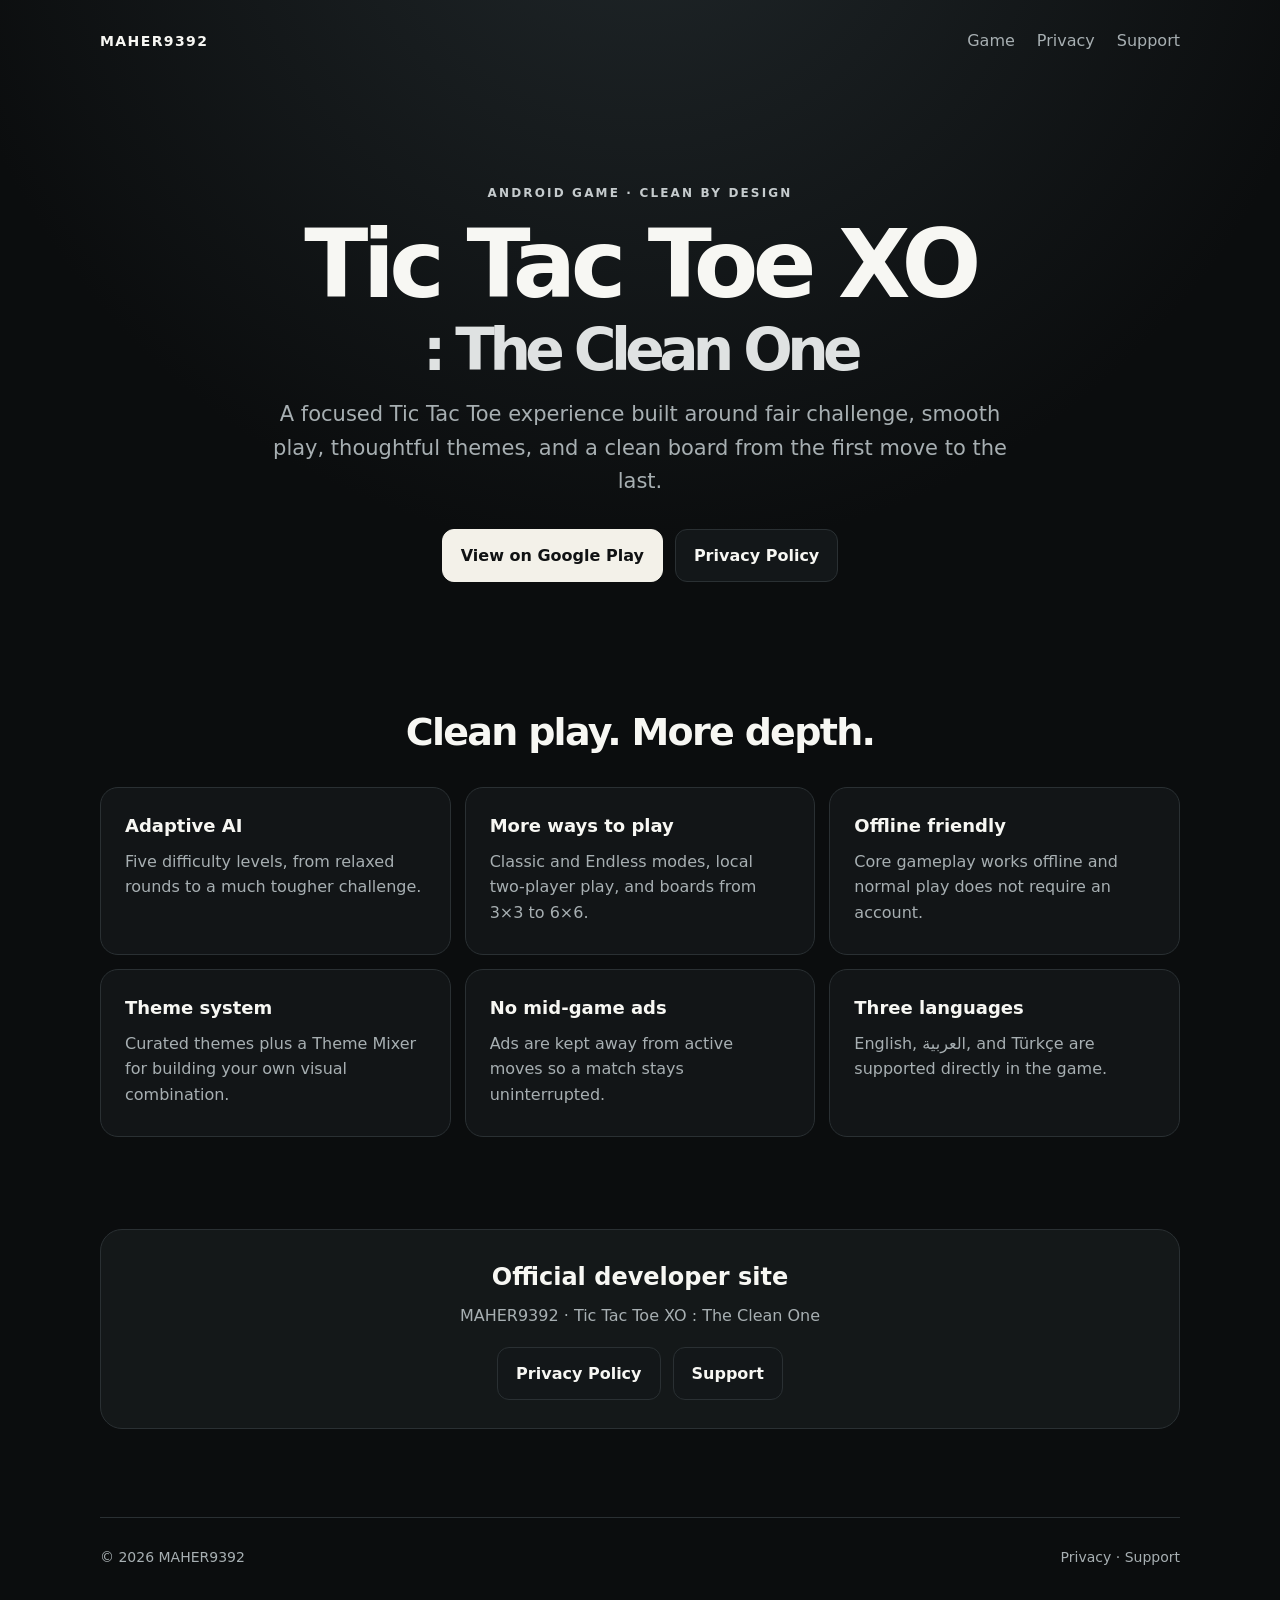
==== commit 512c5a97: "Fix game title spacing and punctuation" ====
--- a/index.html
+++ b/index.html
@@ -22,7 +22,7 @@
       <section class="hero" id="game">
         <div class="hero-inner">
           <div class="eyebrow">Android game · Clean by design</div>
-          <h1>Tic Tac Toe XO<span class="sub">The Clean One</span></h1>
+          <h1>Tic Tac Toe XO <span class="sub">: The Clean One</span></h1>
           <p>A focused Tic Tac Toe experience built around fair challenge, smooth play, thoughtful themes, and a clean board from the first move to the last.</p>
           <div class="buttons">
             <a class="btn primary" href="https://play.google.com/store/apps/details?id=com.cleanone.tictactoe" rel="noopener">View on Google Play</a>
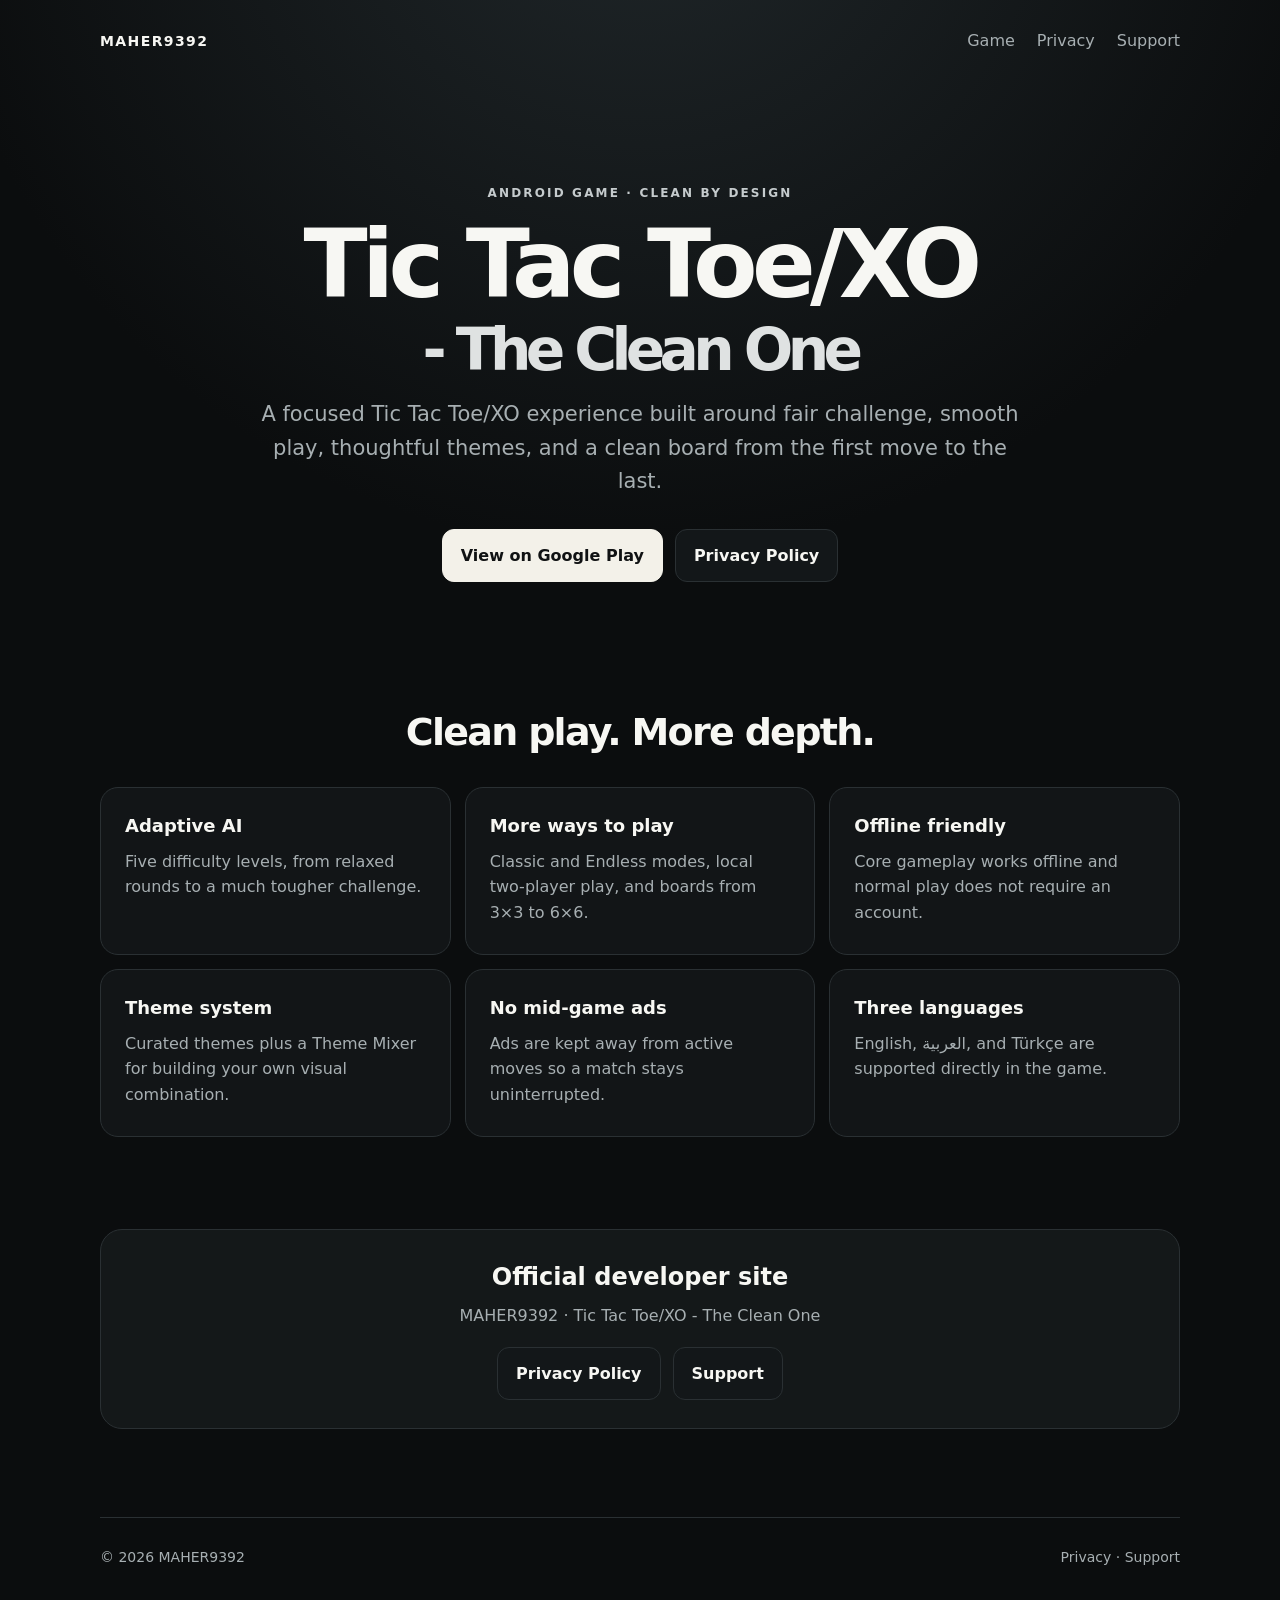
==== commit 57ddaac4: "Use full Google Play game name consistently" ====
--- a/index.html
+++ b/index.html
@@ -4,9 +4,9 @@
   <meta charset="utf-8">
   <meta name="viewport" content="width=device-width,initial-scale=1">
   <meta name="theme-color" content="#0b0d0e">
-  <meta name="description" content="Official MAHER9392 developer site for Tic Tac Toe XO : The Clean One on Android.">
+  <meta name="description" content="Official MAHER9392 developer site for Tic Tac Toe/XO - The Clean One on Android.">
   <link rel="canonical" href="https://maher9392.github.io/">
-  <title>MAHER9392 — Tic Tac Toe XO : The Clean One</title>
+  <title>MAHER9392 — Tic Tac Toe/XO - The Clean One</title>
   <style>
     :root{color-scheme:dark;--bg:#0b0d0e;--panel:#141819;--text:#f7f7f3;--muted:#a7afb2;--line:#2a3033;--accent:#f3f1e9}
     *{box-sizing:border-box}html{scroll-behavior:smooth}body{margin:0;background:radial-gradient(circle at 50% -10%,#20272a 0,transparent 38%),var(--bg);color:var(--text);font:16px/1.6 Inter,ui-sans-serif,system-ui,-apple-system,BlinkMacSystemFont,"Segoe UI",sans-serif}.wrap{width:min(1080px,calc(100% - 36px));margin:auto}nav{height:82px;display:flex;align-items:center;justify-content:space-between}.brand{font-size:14px;font-weight:900;letter-spacing:.1em}.navlinks{display:flex;gap:22px}.navlinks a,.footer a{color:var(--muted);text-decoration:none}.navlinks a:hover,.footer a:hover{color:var(--text)}.hero{min-height:620px;display:flex;align-items:center;justify-content:center;text-align:center;padding:72px 0 90px}.hero-inner{max-width:900px;margin:auto}.eyebrow{color:#c5cbcd;font-size:12px;font-weight:850;letter-spacing:.18em;text-transform:uppercase}.hero h1{font-size:clamp(54px,8vw,94px);line-height:.94;letter-spacing:-.06em;margin:18px 0 20px}.hero h1 .sub{display:block;color:#dfe2e2;font-size:.62em;margin-top:14px}.hero p{max-width:760px;margin:0 auto;color:var(--muted);font-size:clamp(17px,1.8vw,21px)}.buttons{display:flex;justify-content:center;gap:12px;flex-wrap:wrap;margin-top:30px}.btn{display:inline-flex;align-items:center;justify-content:center;padding:13px 18px;border-radius:12px;border:1px solid var(--line);text-decoration:none;font-weight:750;transition:.18s ease}.btn:hover{transform:translateY(-1px)}.btn.primary{background:var(--accent);color:#101213;border-color:var(--accent)}.btn.secondary{color:var(--text);background:#131719}.features{padding:0 0 92px}.section-title{font-size:38px;letter-spacing:-.045em;margin:0 0 24px;text-align:center}.grid{display:grid;grid-template-columns:repeat(3,1fr);gap:14px}.card{border:1px solid var(--line);background:rgba(19,23,25,.9);border-radius:18px;padding:24px;min-height:168px}.card h3{margin:0 0 8px;font-size:18px}.card p{margin:0;color:var(--muted)}.legal{padding:0 0 88px}.legalbox{border:1px solid var(--line);border-radius:22px;padding:28px;background:var(--panel);text-align:center}.legalbox h2{margin:0 0 7px}.legalbox p{margin:0 0 18px;color:var(--muted)}.links{display:flex;justify-content:center;gap:12px;flex-wrap:wrap}.footer{border-top:1px solid var(--line);padding:28px 0 40px;color:var(--muted);display:flex;justify-content:space-between;gap:18px;flex-wrap:wrap;font-size:14px}@media(max-width:760px){.wrap{width:min(100% - 28px,680px)}.navlinks{gap:14px}.hero{min-height:auto;padding:56px 0 72px}.hero h1{font-size:clamp(48px,14vw,72px)}.grid{grid-template-columns:1fr}.section-title{text-align:left}}
@@ -22,8 +22,8 @@
       <section class="hero" id="game">
         <div class="hero-inner">
           <div class="eyebrow">Android game · Clean by design</div>
-          <h1>Tic Tac Toe XO <span class="sub">: The Clean One</span></h1>
-          <p>A focused Tic Tac Toe experience built around fair challenge, smooth play, thoughtful themes, and a clean board from the first move to the last.</p>
+          <h1>Tic Tac Toe/XO <span class="sub">- The Clean One</span></h1>
+          <p>A focused Tic Tac Toe/XO experience built around fair challenge, smooth play, thoughtful themes, and a clean board from the first move to the last.</p>
           <div class="buttons">
             <a class="btn primary" href="https://play.google.com/store/apps/details?id=com.cleanone.tictactoe" rel="noopener">View on Google Play</a>
             <a class="btn secondary" href="privacy.html">Privacy Policy</a>
@@ -44,7 +44,7 @@
       <section class="legal">
         <div class="legalbox">
           <h2>Official developer site</h2>
-          <p>MAHER9392 · Tic Tac Toe XO : The Clean One</p>
+          <p>MAHER9392 · Tic Tac Toe/XO - The Clean One</p>
           <div class="links"><a class="btn secondary" href="privacy.html">Privacy Policy</a><a class="btn secondary" href="support.html">Support</a></div>
         </div>
       </section>
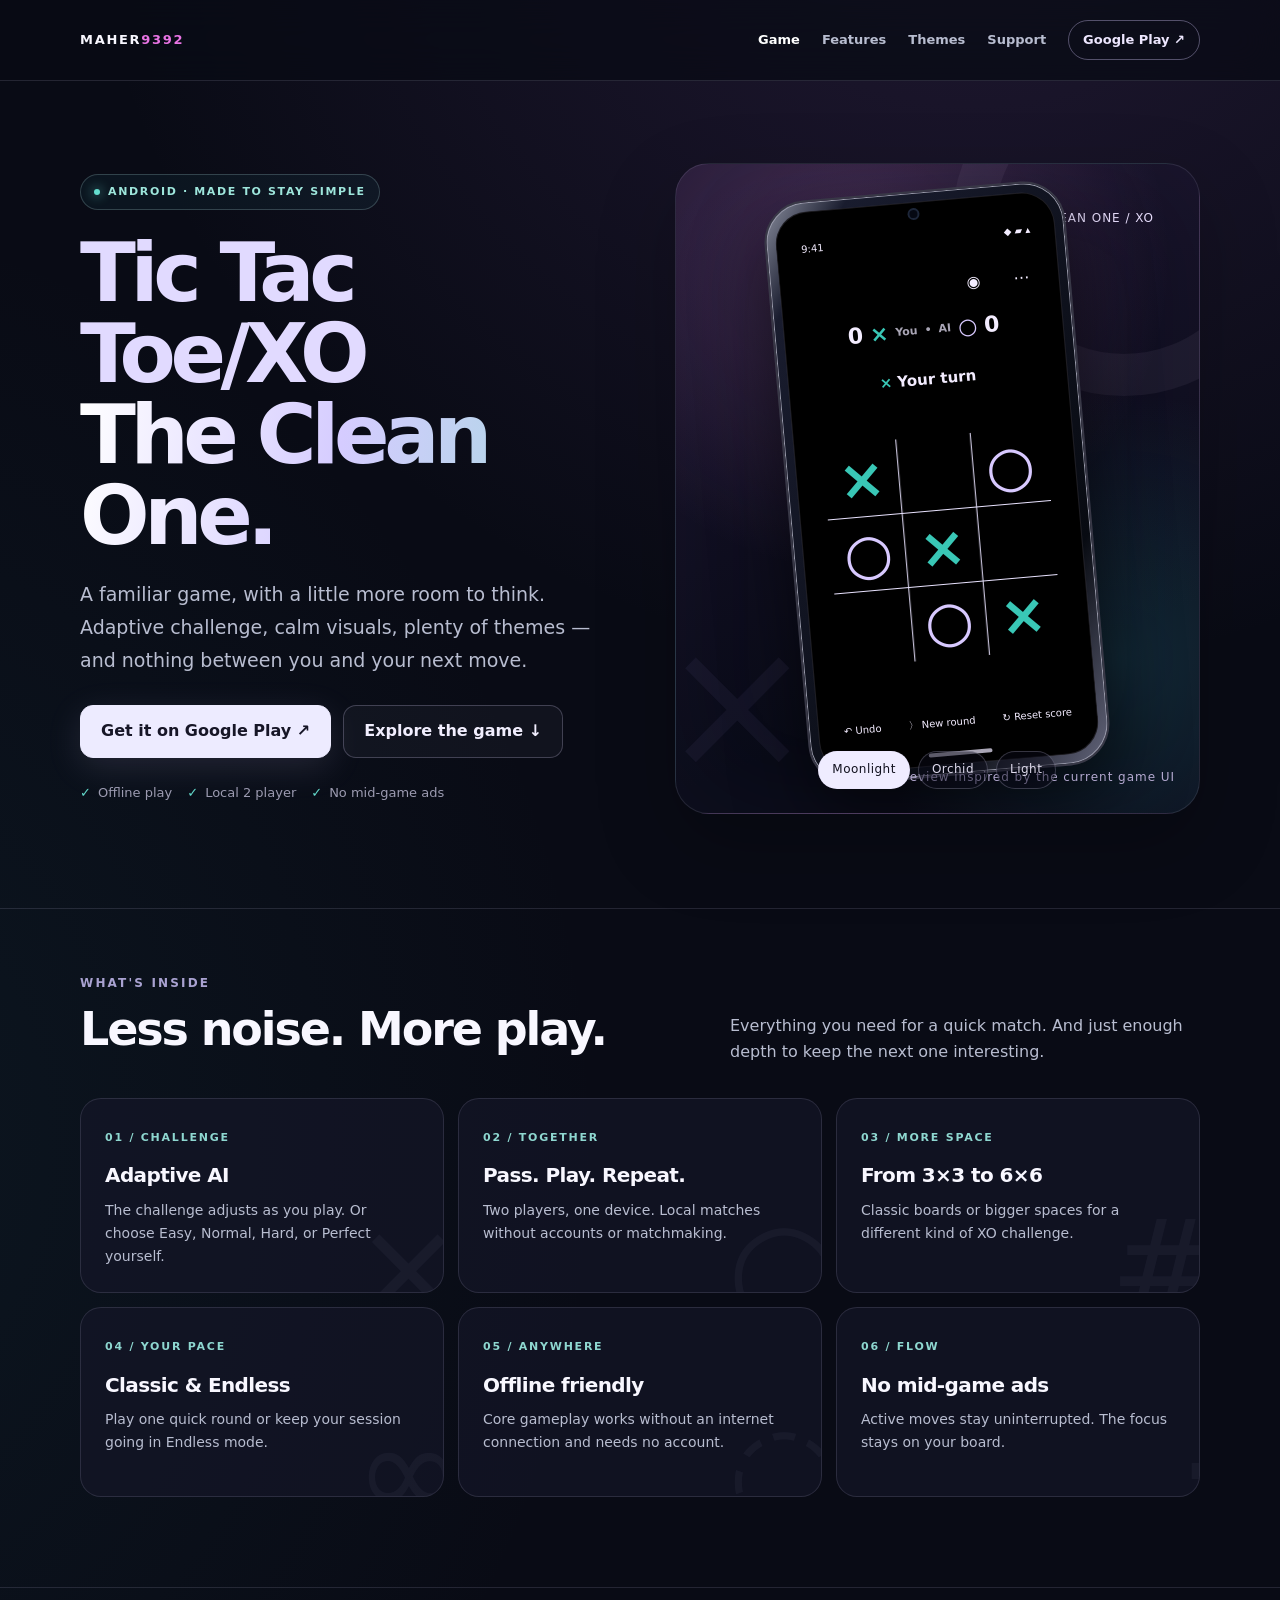
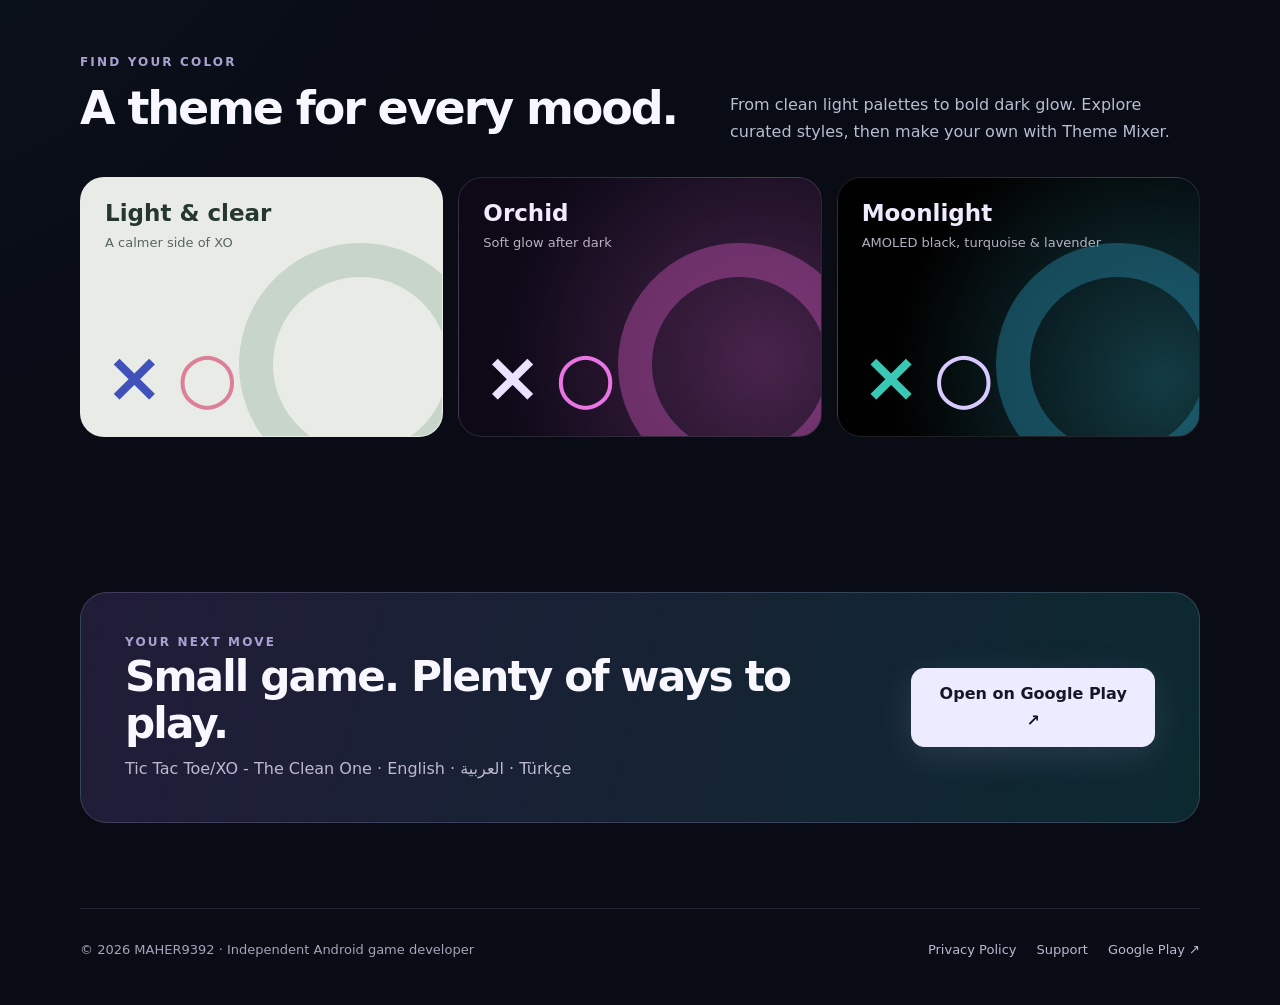
==== commit 866cf062: "Redesign homepage around current The Clean One identity and themes" ====
--- a/index.html
+++ b/index.html
@@ -3,53 +3,124 @@
 <head>
   <meta charset="utf-8">
   <meta name="viewport" content="width=device-width,initial-scale=1">
-  <meta name="theme-color" content="#0b0d0e">
-  <meta name="description" content="Official MAHER9392 developer site for Tic Tac Toe/XO - The Clean One on Android.">
+  <meta name="theme-color" content="#090b15">
+  <meta name="description" content="Tic Tac Toe/XO - The Clean One. A focused Android XO game with Adaptive AI, local two-player, Endless, thoughtful themes and offline play.">
+  <meta property="og:type" content="website">
+  <meta property="og:title" content="Tic Tac Toe/XO - The Clean One · MAHER9392">
+  <meta property="og:description" content="Less noise. More play. Adaptive AI, thoughtful themes and local two-player XO on Android.">
   <link rel="canonical" href="https://maher9392.github.io/">
-  <title>MAHER9392 — Tic Tac Toe/XO - The Clean One</title>
-  <style>
-    :root{color-scheme:dark;--bg:#0b0d0e;--panel:#141819;--text:#f7f7f3;--muted:#a7afb2;--line:#2a3033;--accent:#f3f1e9}
-    *{box-sizing:border-box}html{scroll-behavior:smooth}body{margin:0;background:radial-gradient(circle at 50% -10%,#20272a 0,transparent 38%),var(--bg);color:var(--text);font:16px/1.6 Inter,ui-sans-serif,system-ui,-apple-system,BlinkMacSystemFont,"Segoe UI",sans-serif}.wrap{width:min(1080px,calc(100% - 36px));margin:auto}nav{height:82px;display:flex;align-items:center;justify-content:space-between}.brand{font-size:14px;font-weight:900;letter-spacing:.1em}.navlinks{display:flex;gap:22px}.navlinks a,.footer a{color:var(--muted);text-decoration:none}.navlinks a:hover,.footer a:hover{color:var(--text)}.hero{min-height:620px;display:flex;align-items:center;justify-content:center;text-align:center;padding:72px 0 90px}.hero-inner{max-width:900px;margin:auto}.eyebrow{color:#c5cbcd;font-size:12px;font-weight:850;letter-spacing:.18em;text-transform:uppercase}.hero h1{font-size:clamp(54px,8vw,94px);line-height:.94;letter-spacing:-.06em;margin:18px 0 20px}.hero h1 .sub{display:block;color:#dfe2e2;font-size:.62em;margin-top:14px}.hero p{max-width:760px;margin:0 auto;color:var(--muted);font-size:clamp(17px,1.8vw,21px)}.buttons{display:flex;justify-content:center;gap:12px;flex-wrap:wrap;margin-top:30px}.btn{display:inline-flex;align-items:center;justify-content:center;padding:13px 18px;border-radius:12px;border:1px solid var(--line);text-decoration:none;font-weight:750;transition:.18s ease}.btn:hover{transform:translateY(-1px)}.btn.primary{background:var(--accent);color:#101213;border-color:var(--accent)}.btn.secondary{color:var(--text);background:#131719}.features{padding:0 0 92px}.section-title{font-size:38px;letter-spacing:-.045em;margin:0 0 24px;text-align:center}.grid{display:grid;grid-template-columns:repeat(3,1fr);gap:14px}.card{border:1px solid var(--line);background:rgba(19,23,25,.9);border-radius:18px;padding:24px;min-height:168px}.card h3{margin:0 0 8px;font-size:18px}.card p{margin:0;color:var(--muted)}.legal{padding:0 0 88px}.legalbox{border:1px solid var(--line);border-radius:22px;padding:28px;background:var(--panel);text-align:center}.legalbox h2{margin:0 0 7px}.legalbox p{margin:0 0 18px;color:var(--muted)}.links{display:flex;justify-content:center;gap:12px;flex-wrap:wrap}.footer{border-top:1px solid var(--line);padding:28px 0 40px;color:var(--muted);display:flex;justify-content:space-between;gap:18px;flex-wrap:wrap;font-size:14px}@media(max-width:760px){.wrap{width:min(100% - 28px,680px)}.navlinks{gap:14px}.hero{min-height:auto;padding:56px 0 72px}.hero h1{font-size:clamp(48px,14vw,72px)}.grid{grid-template-columns:1fr}.section-title{text-align:left}}
-  </style>
+  <link rel="stylesheet" href="assets/site.css?v=20261014">
+  <title>Tic Tac Toe/XO - The Clean One — MAHER9392</title>
 </head>
-<body>
-  <div class="wrap">
-    <nav>
-      <div class="brand">MAHER9392</div>
-      <div class="navlinks"><a href="#game">Game</a><a href="privacy.html">Privacy</a><a href="support.html">Support</a></div>
+<body class="site site-home">
+  <header class="nav-shell">
+    <nav class="site-nav" aria-label="Main navigation">
+      <a class="wordmark" href="index.html">MAHER<span>9392</span></a>
+      <div class="nav-links">
+        <a href="#game" aria-current="page">Game</a>
+        <a href="#features">Features</a>
+        <a href="#themes">Themes</a>
+        <a href="support.html">Support</a>
+        <a class="nav-cta" href="https://play.google.com/store/apps/details?id=com.cleanone.tictactoe" rel="noopener">Google Play ↗</a>
+      </div>
     </nav>
-    <main>
-      <section class="hero" id="game">
-        <div class="hero-inner">
-          <div class="eyebrow">Android game · Clean by design</div>
-          <h1>Tic Tac Toe/XO <span class="sub">- The Clean One</span></h1>
-          <p>A focused Tic Tac Toe/XO experience built around fair challenge, smooth play, thoughtful themes, and a clean board from the first move to the last.</p>
+  </header>
+  <main>
+    <div class="wrap">
+      <section class="main-hero" id="game" aria-labelledby="hero-title">
+        <div>
+          <div class="pill">Android · Made to stay simple</div>
+          <h1 id="hero-title"><span class="quiet">Tic Tac Toe/XO</span><span class="bright">The Clean One.</span></h1>
+          <p class="lede">A familiar game, with a little more room to think. Adaptive challenge, calm visuals, plenty of themes — and nothing between you and your next move.</p>
           <div class="buttons">
-            <a class="btn primary" href="https://play.google.com/store/apps/details?id=com.cleanone.tictactoe" rel="noopener">View on Google Play</a>
-            <a class="btn secondary" href="privacy.html">Privacy Policy</a>
+            <a class="btn primary" href="https://play.google.com/store/apps/details?id=com.cleanone.tictactoe" rel="noopener">Get it on Google Play ↗</a>
+            <a class="btn secondary" href="#features">Explore the game ↓</a>
+          </div>
+          <div class="hero-micro"><span>Offline play</span><span>Local 2 player</span><span>No mid-game ads</span></div>
+        </div>
+        <div>
+          <div class="showcase" id="themeShowcase" data-theme="moonlight" aria-label="Interactive visual preview of the game's Moonlight, Orchid and light palettes">
+            <div class="glow-dot"><i></i><span>THE CLEAN ONE / XO</span></div>
+            <div class="device" aria-hidden="true">
+              <div class="camera"></div>
+              <div class="device-screen">
+                <div class="phone-status"><span>9:41</span><span>◆ ▰ ▴</span></div>
+                <div class="phone-actions">◉ ⋯</div>
+                <div class="phone-score"><span>0</span><span class="x">×</span><small>You</small><small>•</small><small>AI</small><span class="o">○</span><span>0</span></div>
+                <div class="phone-turn"><span class="x">×</span> Your turn</div>
+                <div class="phone-board">
+                  <b class="x">×</b><b></b><b class="o">○</b>
+                  <b class="o">○</b><b class="x">×</b><b></b>
+                  <b></b><b class="o">○</b><b class="x">×</b>
+                </div>
+                <div class="phone-bottom"><span>↶ Undo</span><span>〉 New round</span><span>↻ Reset score</span></div>
+                <div class="phone-chin"></div>
+              </div>
+            </div>
+            <div class="caption">A visual preview inspired by the current game UI</div>
+            <div class="theme-controls" role="group" aria-label="Preview different color themes">
+              <button type="button" data-select-theme="moonlight" aria-pressed="true">Moonlight</button>
+              <button type="button" data-select-theme="orchid" aria-pressed="false">Orchid</button>
+              <button type="button" data-select-theme="paper" aria-pressed="false">Light</button>
+            </div>
           </div>
         </div>
       </section>
-      <section class="features">
-        <h2 class="section-title">Clean play. More depth.</h2>
-        <div class="grid">
-          <article class="card"><h3>Adaptive AI</h3><p>Five difficulty levels, from relaxed rounds to a much tougher challenge.</p></article>
-          <article class="card"><h3>More ways to play</h3><p>Classic and Endless modes, local two-player play, and boards from 3×3 to 6×6.</p></article>
-          <article class="card"><h3>Offline friendly</h3><p>Core gameplay works offline and normal play does not require an account.</p></article>
-          <article class="card"><h3>Theme system</h3><p>Curated themes plus a Theme Mixer for building your own visual combination.</p></article>
-          <article class="card"><h3>No mid-game ads</h3><p>Ads are kept away from active moves so a match stays uninterrupted.</p></article>
-          <article class="card"><h3>Three languages</h3><p>English, العربية, and Türkçe are supported directly in the game.</p></article>
+    </div>
+
+    <section id="features" class="feature-block">
+      <div class="wrap">
+        <div class="feature-heading">
+          <div><div class="eyebrow">What's inside</div><h2 class="section-h">Less noise. More play.</h2></div>
+          <p>Everything you need for a quick match. And just enough depth to keep the next one interesting.</p>
         </div>
+        <div class="feature-grid">
+          <article class="feature-card"><span class="number">01 / CHALLENGE</span><h3>Adaptive AI</h3><p>The challenge adjusts as you play. Or choose Easy, Normal, Hard, or Perfect yourself.</p><span class="corner" aria-hidden="true">×</span></article>
+          <article class="feature-card"><span class="number">02 / TOGETHER</span><h3>Pass. Play. Repeat.</h3><p>Two players, one device. Local matches without accounts or matchmaking.</p><span class="corner" aria-hidden="true">○</span></article>
+          <article class="feature-card"><span class="number">03 / MORE SPACE</span><h3>From 3×3 to 6×6</h3><p>Classic boards or bigger spaces for a different kind of XO challenge.</p><span class="corner" aria-hidden="true">#</span></article>
+          <article class="feature-card"><span class="number">04 / YOUR PACE</span><h3>Classic &amp; Endless</h3><p>Play one quick round or keep your session going in Endless mode.</p><span class="corner" aria-hidden="true">∞</span></article>
+          <article class="feature-card"><span class="number">05 / ANYWHERE</span><h3>Offline friendly</h3><p>Core gameplay works without an internet connection and needs no account.</p><span class="corner" aria-hidden="true">◌</span></article>
+          <article class="feature-card"><span class="number">06 / FLOW</span><h3>No mid-game ads</h3><p>Active moves stay uninterrupted. The focus stays on your board.</p><span class="corner" aria-hidden="true">·</span></article>
+        </div>
+      </div>
+    </section>
+
+    <section id="themes" class="feature-block">
+      <div class="wrap">
+        <div class="feature-heading">
+          <div><div class="eyebrow">Find your color</div><h2 class="section-h">A theme for every mood.</h2></div>
+          <p>From clean light palettes to bold dark glow. Explore curated styles, then make your own with Theme Mixer.</p>
+        </div>
+        <div class="theme-gallery">
+          <article class="theme-card paper"><div><h3>Light &amp; clear</h3><p>A calmer side of XO</p></div><div class="icons"><i>×</i><i>○</i></div></article>
+          <article class="theme-card orchid"><div><h3>Orchid</h3><p>Soft glow after dark</p></div><div class="icons"><i>×</i><i>○</i></div></article>
+          <article class="theme-card moonlight"><div><h3>Moonlight</h3><p>AMOLED black, turquoise &amp; lavender</p></div><div class="icons"><i>×</i><i>○</i></div></article>
+        </div>
+      </div>
+    </section>
+    <div class="wrap">
+      <section class="wide-cta">
+        <div><div class="eyebrow">Your next move</div><h2>Small game. Plenty of ways to play.</h2><p>Tic Tac Toe/XO - The Clean One · English · العربية · Türkçe</p></div>
+        <a class="btn primary" href="https://play.google.com/store/apps/details?id=com.cleanone.tictactoe" rel="noopener">Open on Google Play ↗</a>
       </section>
-      <section class="legal">
-        <div class="legalbox">
-          <h2>Official developer site</h2>
-          <p>MAHER9392 · Tic Tac Toe/XO - The Clean One</p>
-          <div class="links"><a class="btn secondary" href="privacy.html">Privacy Policy</a><a class="btn secondary" href="support.html">Support</a></div>
-        </div>
-      </section>
-    </main>
-    <footer class="footer"><span>© 2026 MAHER9392</span><span><a href="privacy.html">Privacy</a> · <a href="support.html">Support</a></span></footer>
-  </div>
+    </div>
+  </main>
+  <footer class="site-footer wrap">
+    <div>© 2026 MAHER9392 · Independent Android game developer</div>
+    <div class="footer-links"><a href="privacy.html">Privacy Policy</a><a href="support.html">Support</a><a href="https://play.google.com/store/apps/details?id=com.cleanone.tictactoe" rel="noopener">Google Play ↗</a></div>
+  </footer>
+  <script>
+    (function(){
+      const stage=document.getElementById('themeShowcase');
+      stage.querySelectorAll('[data-select-theme]').forEach(function(button){
+        button.addEventListener('click',function(){
+          stage.dataset.theme=button.dataset.selectTheme;
+          stage.querySelectorAll('[data-select-theme]').forEach(function(other){
+            other.setAttribute('aria-pressed',String(other===button));
+          });
+        });
+      });
+    })();
+  </script>
 </body>
 </html>
--- a/assets/site.css
+++ b/assets/site.css
@@ -0,0 +1,21 @@
+
+:root{color-scheme:dark;--bg:#090b15;--ink:#f8f7ff;--soft:#b8bdd0;--line:rgba(220,215,255,.13);--glass:rgba(22,23,40,.68);--violet:#d8c9ff;--pink:#e975e4;--mint:#39c7b6;--radius:25px}
+*{box-sizing:border-box}html{scroll-behavior:smooth}body.site{margin:0;min-height:100vh;color:var(--ink);font:16px/1.65 Inter,ui-sans-serif,system-ui,-apple-system,"Segoe UI",Arial,sans-serif;background:radial-gradient(ellipse 70% 33% at 76% -7%,rgba(102,63,137,.26),transparent),radial-gradient(ellipse 65% 36% at -18% 44%,rgba(32,103,114,.13),transparent),#090b15}body.site:before{content:"";pointer-events:none;position:fixed;inset:0;z-index:-1;opacity:.24;background-image:radial-gradient(rgba(224,220,255,.17) .6px,transparent .6px);background-size:22px 22px;mask-image:linear-gradient(to bottom,#000,transparent 75%)}
+.site a{color:inherit}.site button{font:inherit}.site :focus-visible{outline:3px solid var(--mint);outline-offset:4px}
+.site .wrap{width:min(1120px,calc(100% - 40px));margin:auto}.site .site-nav{width:min(1120px,calc(100% - 40px));margin:auto;min-height:80px;display:flex;align-items:center;justify-content:space-between;gap:16px}.site .nav-shell{position:relative;z-index:3;border-bottom:1px solid var(--line);background:rgba(9,11,21,.74);backdrop-filter:blur(18px)}.site .site-nav .wordmark{font-size:13px;font-weight:900;letter-spacing:.13em;text-decoration:none;white-space:nowrap}.site .site-nav .wordmark span{color:var(--pink)}.site .site-nav .nav-links{display:flex;align-items:center;gap:22px;flex-wrap:wrap}.site .nav-links a{font-size:13px;text-decoration:none;color:var(--soft);font-weight:650;transition:color .15s}.site .nav-links a:hover,.site .nav-links a[aria-current="page"]{color:#fff}.site .nav-links .nav-cta{border:1px solid rgba(210,199,248,.36);border-radius:999px;padding:8px 14px;color:#eee7ff}
+.site .pill{display:inline-flex;align-items:center;gap:8px;border:1px solid rgba(162,203,202,.25);border-radius:999px;padding:8px 13px;font-size:11px;letter-spacing:.15em;font-weight:850;text-transform:uppercase;color:#9ee6dc;background:rgba(31,89,99,.14)}.site .pill:before{content:"";width:6px;height:6px;background:#65decf;border-radius:50%;box-shadow:0 0 12px #65decf}
+.site .btn{display:inline-flex;align-items:center;justify-content:center;min-height:50px;text-align:center;padding:12px 20px;border:1px solid var(--line);border-radius:13px;text-decoration:none;font-weight:780;transition:transform .18s,background .18s,box-shadow .18s;cursor:pointer}.site .btn:hover{transform:translateY(-2px)}.site .btn.primary{background:#edebff;color:#171627;border-color:#edebff;box-shadow:0 9px 35px rgba(206,192,248,.13)}.site .btn.secondary{background:rgba(225,218,255,.04);color:#f1eefe;border:1px solid rgba(224,216,255,.23)}.site .btn.tiny{min-height:auto;padding:10px 14px;font-size:13px}
+.site .eyebrow{font-size:12px;letter-spacing:.18em;color:#a9a2d1;text-transform:uppercase;font-weight:830}.site .section-h{font-size:clamp(28px,4vw,46px);line-height:1.09;letter-spacing:-.046em;margin:10px 0 12px}.site .lede{font-size:clamp(16px,1.7vw,19px);color:var(--soft);line-height:1.74}.site .subhead{color:var(--soft);max-width:650px}
+.site .main-hero{display:grid;grid-template-columns:1.02fr .98fr;gap:48px;align-items:center;padding:82px 0 94px}.site .main-hero h1{font-size:clamp(48px,6.4vw,86px);line-height:.99;letter-spacing:-.066em;margin:22px 0}.site .main-hero h1 .quiet{display:block;color:#e1daff}.site .main-hero h1 .bright{display:block;background:linear-gradient(100deg,#fff 0%,#d5ccff 47%,#9ddbd9 100%);background-clip:text;color:transparent}.site .main-hero .buttons{display:flex;flex-wrap:wrap;gap:12px;margin-top:28px}.site .hero-micro{display:flex;flex-wrap:wrap;gap:15px;margin-top:24px;color:#9c9bb1;font-size:13px}.site .hero-micro span:before{content:"✓";color:#63d9cb;margin-right:7px}
+.site .showcase{position:relative;min-height:620px;border:1px solid rgba(221,214,255,.13);border-radius:34px;overflow:hidden;background:radial-gradient(circle at 35% 15%,rgba(220,138,223,.22),transparent 48%),radial-gradient(circle at 85% 76%,rgba(55,178,190,.17),transparent 40%),linear-gradient(160deg,#19132b 5%,#090b18 75%);box-shadow:inset 0 0 120px rgba(194,164,229,.035),0 30px 80px rgba(0,0,0,.23)}.site .showcase:before{content:"";width:260px;height:260px;position:absolute;top:-112px;right:-97px;border:42px solid rgba(230,206,255,.055);border-radius:50%}.site .showcase:after{content:"×";position:absolute;left:-16px;bottom:16px;font-size:185px;font-weight:150;line-height:1;color:rgba(168,158,232,.06)}.site .showcase .glow-dot{position:absolute;right:45px;top:45px;display:flex;align-items:center;gap:8px;color:#e6dcfb;font-size:12px;letter-spacing:.08em}.site .glow-dot i{width:7px;height:7px;background:#e975e4;border-radius:50%;box-shadow:0 0 18px #e975e4}.site .showcase .caption{position:absolute;bottom:25px;right:24px;color:#b4a9d0;font-size:12px;letter-spacing:.08em}
+.site .device{position:relative;width:302px;max-width:80%;height:586px;padding:9px;border-radius:42px;background:linear-gradient(125deg,#8a8e9e,#191c2e 12%,#080b12 77%,#64667c);border:2px solid #383846;box-shadow:0 30px 70px rgba(0,0,0,.58),inset 0 0 0 1px #999aaa;margin:26px auto -45px;transform:rotate(-5deg)}.site .device-screen{height:100%;position:relative;border-radius:33px;overflow:hidden;background:var(--screen-bg,#090815);color:var(--screen-text,#f4eaff);border:1px solid rgba(208,201,242,.14);padding:28px 15px 14px;display:flex;flex-direction:column;align-items:center}.site .device .camera{position:absolute;top:15px;left:50%;transform:translateX(-50%);width:12px;height:12px;background:#050812;border:2px solid #1d2639;border-radius:50%;z-index:1}.site .phone-status{width:100%;display:flex;justify-content:space-between;align-items:center;font-size:10px;padding:1px 9px}.site .phone-actions{align-self:end;font-size:16px;letter-spacing:14px;padding-top:24px}.site .phone-score{margin-top:20px;display:flex;align-items:center;gap:7px;font-size:22px;font-weight:800;line-height:1}.site .phone-score small{font-size:11px;font-weight:600;color:var(--screen-muted,#a8a0b6)}.site .x{color:var(--x-color,#e9e3ff)}.site .o{color:var(--o-color,#e975e4)}.site .phone-turn{font-size:15px;font-weight:720;margin-top:26px}.site .phone-board{margin:auto 0;width:90%;aspect-ratio:1;display:grid;grid-template-columns:repeat(3,1fr);grid-template-rows:repeat(3,1fr);background:linear-gradient(to right,transparent calc(33.333% - 1px),var(--grid-color,#aba0cb) 33.333%,transparent calc(33.333% + 1px),transparent calc(66.667% - 1px),var(--grid-color,#aba0cb) 66.667%,transparent calc(66.667% + 1px)),linear-gradient(to bottom,transparent calc(33.333% - 1px),var(--grid-color,#aba0cb) 33.333%,transparent calc(33.333% + 1px),transparent calc(66.667% - 1px),var(--grid-color,#aba0cb) 66.667%,transparent calc(66.667% + 1px))}.site .phone-board b{display:grid;place-items:center;font-size:56px;line-height:1;font-weight:580}.site .phone-board b.o{font-weight:400}.site .phone-bottom{font-size:10px;display:flex;justify-content:space-around;gap:12px;width:100%;padding:12px 2px 18px}.site .phone-chin{position:absolute;bottom:8px;width:64px;height:4px;border-radius:3px;background:var(--screen-muted,#9e9bb8)}
+.site .showcase[data-theme="moonlight"]{--screen-bg:#000;--screen-text:#f3ecff;--screen-muted:#a9a5b5;--grid-color:#e9e3ff;--x-color:#39c7b6;--o-color:#d8c9ff}.site .showcase[data-theme="orchid"]{--screen-bg:#090815;--screen-text:#f5edff;--screen-muted:#a9a1b5;--grid-color:#d8c9ff;--x-color:#e9e3ff;--o-color:#e975e4}.site .showcase[data-theme="paper"]{--screen-bg:#f3f5ee;--screen-text:#23382f;--screen-muted:#728176;--grid-color:#9caaa0;--x-color:#284baf;--o-color:#e18d9c;background:radial-gradient(circle at 10% 10%,rgba(196,217,204,.6),transparent 46%),linear-gradient(165deg,#e7ece5,#d5dfe2)}.site .showcase[data-theme="paper"] .caption,.site .showcase[data-theme="paper"] .glow-dot{color:#40534c}
+.site .theme-controls{display:flex;gap:8px;justify-content:center;position:relative;z-index:2;padding:20px 12px 24px}.site .theme-controls button{border:1px solid rgba(229,224,255,.22);border-radius:999px;background:rgba(12,12,26,.48);color:#ddd9eb;padding:8px 13px;cursor:pointer;font-size:12px;letter-spacing:.04em}.site .theme-controls button[aria-pressed="true"]{background:#efecff;color:#11111e}.site .showcase[data-theme="paper"] .theme-controls button{background:rgba(33,42,42,.09);color:#223831}.site .showcase[data-theme="paper"] .theme-controls button[aria-pressed="true"]{background:#223831;color:#fff}
+.site .feature-block{padding:65px 0 90px;border-top:1px solid var(--line)}.site .feature-heading{display:flex;justify-content:space-between;align-items:end;gap:20px;margin-bottom:32px}.site .feature-heading p{color:var(--soft);max-width:470px;margin:0}.site .feature-grid{display:grid;grid-template-columns:repeat(3,1fr);gap:14px}.site .feature-card{border:1px solid var(--line);background:var(--glass);padding:24px;border-radius:21px;min-height:190px;position:relative;overflow:hidden;transition:transform .2s,background .2s}.site .feature-card:hover{transform:translateY(-4px);background:rgba(34,33,59,.8)}.site .feature-card .number{font-size:11px;letter-spacing:.16em;color:#8ed7d0;font-weight:800}.site .feature-card h3{font-size:20px;line-height:1.14;letter-spacing:-.03em;margin:15px 0 12px}.site .feature-card p{margin:0;color:var(--soft);font-size:14px}.site .feature-card .corner{position:absolute;right:-20px;bottom:-40px;font-size:130px;line-height:1;color:rgba(214,205,255,.045)}
+.site .theme-gallery{display:grid;grid-template-columns:repeat(3,1fr);gap:15px}.site .theme-card{position:relative;border-radius:24px;min-height:260px;padding:24px;border:1px solid rgba(229,220,255,.13);overflow:hidden;display:flex;flex-direction:column;justify-content:space-between}.site .theme-card:after{content:"";position:absolute;right:-40px;bottom:-50px;width:175px;height:175px;border-radius:50%;border:34px solid var(--card-ring);opacity:.48;transform:rotate(-20deg)}.site .theme-card h3{font-size:23px;line-height:1;margin:0}.site .theme-card p{margin:7px 0 0;font-size:13px;color:inherit;opacity:.74}.site .theme-card .icons{font-size:70px;line-height:1;letter-spacing:13px;margin-top:23px;position:relative;z-index:1;font-weight:650}.site .theme-card .icons i{font-style:normal}.site .theme-card.paper{background:#e9ece6;color:#25372f;--card-ring:#a3bbac}.site .theme-card.paper .icons i:first-child{color:#4052ba}.site .theme-card.paper .icons i:last-child{color:#db8098}.site .theme-card.orchid{background:radial-gradient(circle at 84% 70%,#48244b,transparent 75%),#0d0917;color:#f5eafd;--card-ring:#b44ca6}.site .theme-card.orchid .icons i:first-child{color:#e9e3ff}.site .theme-card.orchid .icons i:last-child{color:#e975e4}.site .theme-card.moonlight{background:radial-gradient(circle at 90% 78%,#133b43,transparent 70%),#010101;color:#f0eaff;--card-ring:#247f9d}.site .theme-card.moonlight .icons i:first-child{color:#39c7b6}.site .theme-card.moonlight .icons i:last-child{color:#d8c9ff}
+.site .wide-cta{display:flex;align-items:center;justify-content:space-between;gap:24px;border-radius:27px;padding:40px 44px;background:linear-gradient(105deg,#211c38,#0c2930);border:1px solid rgba(215,203,255,.18);margin:65px 0 85px}.site .wide-cta h2{font-size:clamp(27px,3.3vw,43px);letter-spacing:-.045em;margin:0 0 8px;line-height:1.12}.site .wide-cta p{color:#beb8d1;margin:0}
+.site .site-footer{border-top:1px solid var(--line);padding:30px 0 45px;display:flex;justify-content:space-between;gap:20px;flex-wrap:wrap;color:#a3a5b8;font-size:13px}.site .site-footer a{text-decoration:none;color:#bbb9d1}.site .site-footer .footer-links{display:flex;gap:20px;flex-wrap:wrap}
+.site.site-testers .wrap{max-width:1000px}.site.site-testers .top{display:flex;justify-content:space-between;align-items:center;gap:16px;margin:26px 0 38px}.site.site-testers .brand{font-weight:850;letter-spacing:.1em}.site.site-testers .temp{font-size:12px;color:#bbbad0;border:1px solid var(--line);border-radius:999px;padding:7px 13px}.site.site-testers .hero{padding:15px 0 33px}.site.site-testers .hero h1{max-width:850px;font-size:clamp(41px,6vw,66px);letter-spacing:-.06em;line-height:1.02;margin:12px 0 18px;background:linear-gradient(90deg,#fff 25%,#d4d0ff 85%);color:transparent;background-clip:text}.site.site-testers .hero p{font-size:19px;max-width:800px;color:#bfc1d4}.site.site-testers .section{margin:18px 0;background:linear-gradient(130deg,rgba(28,26,50,.92),rgba(14,22,34,.94));border:1px solid var(--line);border-radius:23px;padding:27px}.site.site-testers .section h2{font-size:clamp(22px,3vw,28px);letter-spacing:-.04em;margin:0 0 12px}.site.site-testers .section>p{color:#c0bfd0}.site.site-testers .audience,.site.site-testers .features,.site.site-testers .checklist{display:grid;grid-template-columns:repeat(2,minmax(0,1fr));gap:13px}.site.site-testers .audience-card,.site.site-testers .feature,.site.site-testers .check{border:1px solid var(--line);background:rgba(5,9,21,.35);border-radius:16px;padding:20px;color:#bfc1d1}.site.site-testers .audience-card h3,.site.site-testers .feature b,.site.site-testers .check b{color:#fff}.site.site-testers .audience-card h3{font-size:20px}.site.site-testers .codebox{display:flex;align-items:center;justify-content:space-between;gap:16px;padding:20px 23px;border-radius:18px;background:linear-gradient(110deg,rgba(109,69,143,.29),rgba(32,113,118,.19));border:1px solid rgba(231,192,255,.32)}.site.site-testers .codecopy{color:#e6dff4}.site.site-testers .code{font-size:36px;font-weight:950;background:#efdbfc;color:#1b152b;padding:6px 22px;border-radius:12px;letter-spacing:.15em}.site.site-testers .reply{background:rgba(217,210,255,.055);color:#e2ddf1}.site.site-testers .num{border:1px solid rgba(119,191,197,.28);color:#84dbd1}.site.site-testers .step{border-bottom-color:rgba(223,215,255,.1)}.site.site-testers .step p{color:#bfc1d1}.site.site-testers .lang-switch{background:#ece7ff;color:#1d162b;border-color:#ccc0eb;right:20px;left:auto;bottom:20px}.site.site-testers .footer{margin:44px 0 28px;border-top:1px solid var(--line);color:#a6a8c3;padding-top:25px}
+.site.site-info .wrap{max-width:910px}.site.site-info .top{display:flex;align-items:center;justify-content:space-between;gap:16px;margin:36px 0}.site.site-info .brand{font-weight:900;letter-spacing:.1em}.site.site-info .top a{text-decoration:none;color:#dad1ec}.site.site-info h1{font-size:clamp(41px,6vw,62px);line-height:1.05;letter-spacing:-.06em;margin:10px 0}.site.site-info .muted{color:#b2b4cb}.site.site-info section,.site.site-info .card{background:linear-gradient(130deg,rgba(29,26,47,.88),rgba(15,24,36,.82));border:1px solid var(--line);padding:27px;border-radius:20px;margin:15px 0}.site.site-info section h2,.site.site-info .card h2{font-size:22px;line-height:1.2;letter-spacing:-.03em;margin:0 0 12px}.site.site-info section p,.site.site-info .card p{color:#c2bfd2}.site.site-info .btn{color:#fff}.site.site-info a:not(.btn){color:#dcd1ff}.site.site-info main.wrap{padding-bottom:80px}
+@media(max-width:880px){.site .main-hero{grid-template-columns:1fr;padding-top:54px;gap:20px}.site .showcase{max-width:540px;margin:auto;width:100%}.site .feature-heading{display:block}.site .feature-heading p{margin-top:14px}.site .feature-grid{grid-template-columns:repeat(2,1fr)}}@media(max-width:620px){.site .wrap,.site .site-nav{width:calc(100% - 28px)}.site .site-nav{min-height:72px}.site .site-nav .nav-links{gap:10px}.site .site-nav .nav-links a{font-size:12px}.site .site-nav .nav-cta{display:none}.site .main-hero{padding:46px 0 60px}.site .main-hero h1{font-size:clamp(47px,11vw,64px)}.site .showcase{min-height:530px}.site .device{width:266px;height:515px;margin:18px auto -55px}.site .phone-board b{font-size:46px}.site .feature-block{padding:48px 0 62px}.site .feature-grid,.site .theme-gallery{grid-template-columns:1fr}.site .feature-card{min-height:145px}.site .theme-card{min-height:220px}.site .wide-cta{padding:29px 24px;flex-direction:column;align-items:flex-start;margin:50px 0}.site .wide-cta .btn{width:100%}.site.site-testers .section{padding:20px}.site.site-testers .audience,.site.site-testers .features,.site.site-testers .checklist{grid-template-columns:1fr}.site.site-info section{padding:22px}.site .site-footer{padding-bottom:70px}}
+@media(prefers-reduced-motion:reduce){html{scroll-behavior:auto}.site *, .site *:before,.site *:after{transition:none!important}}
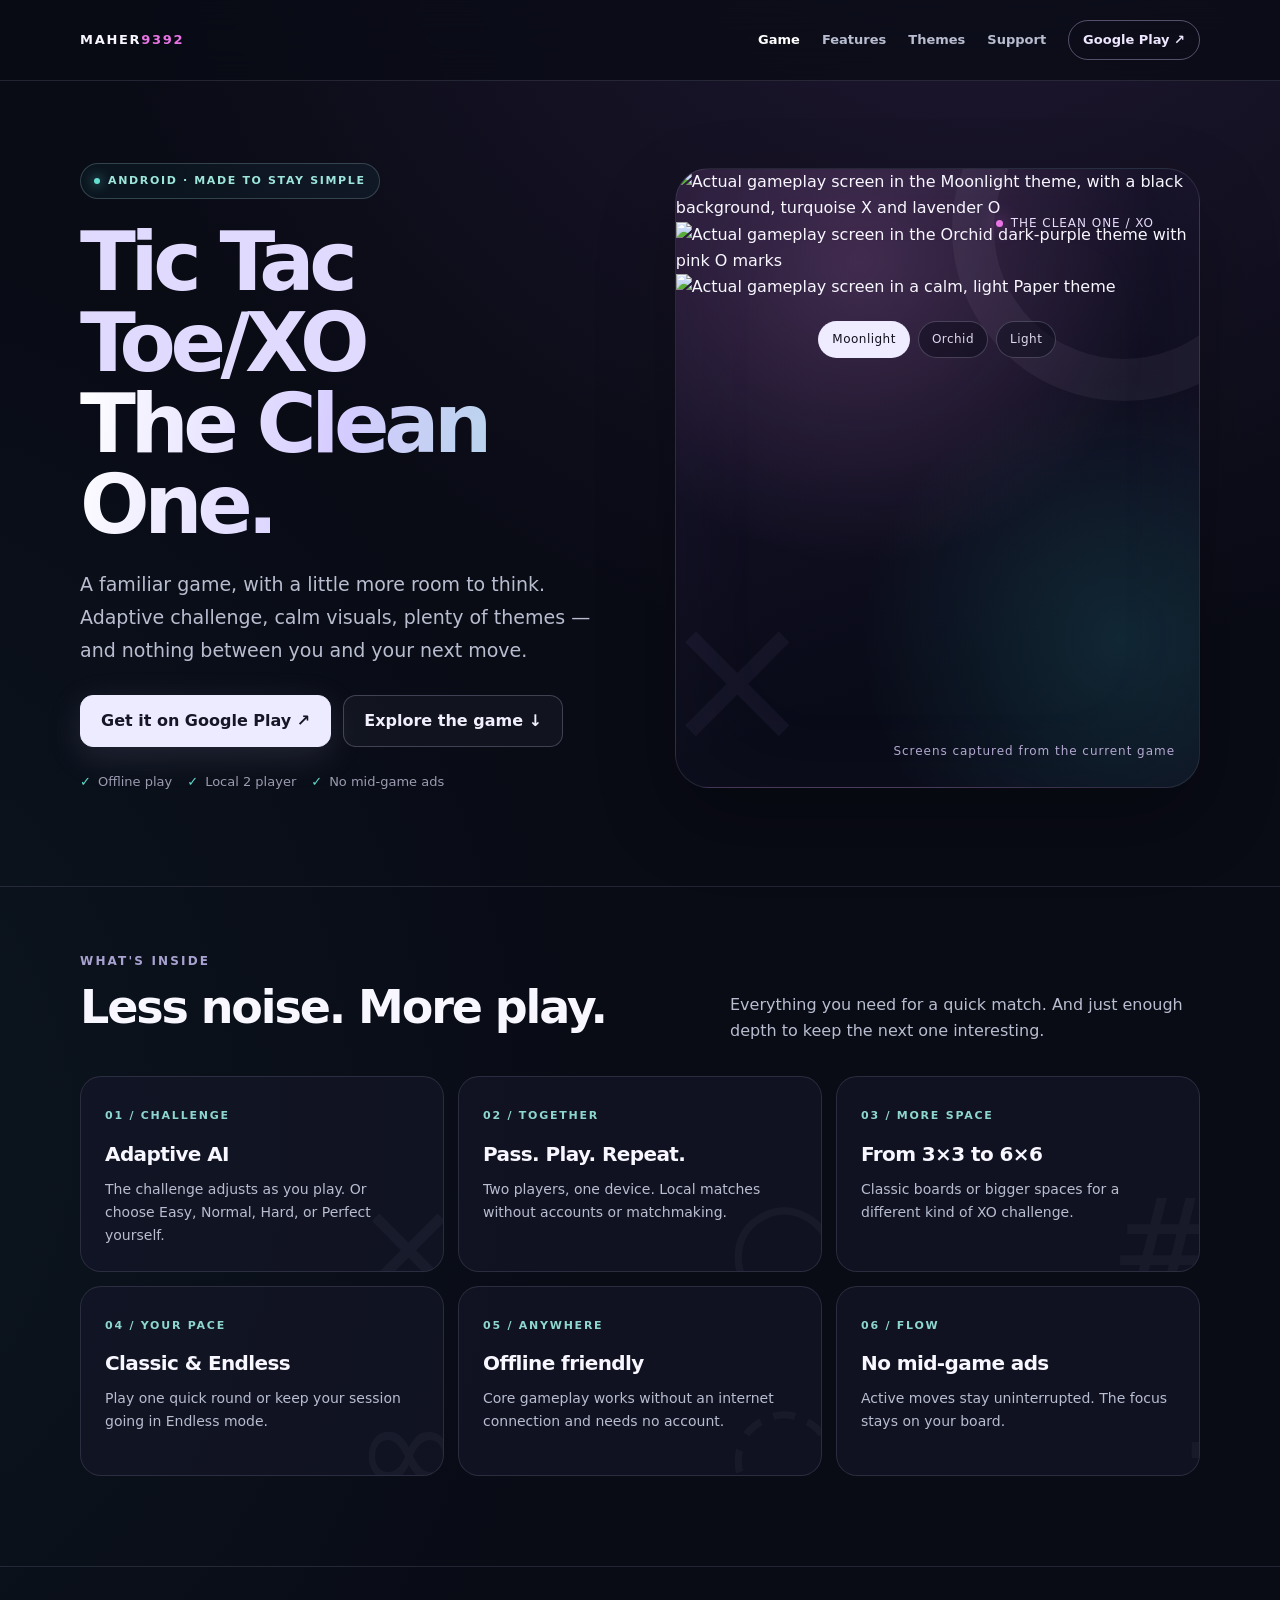
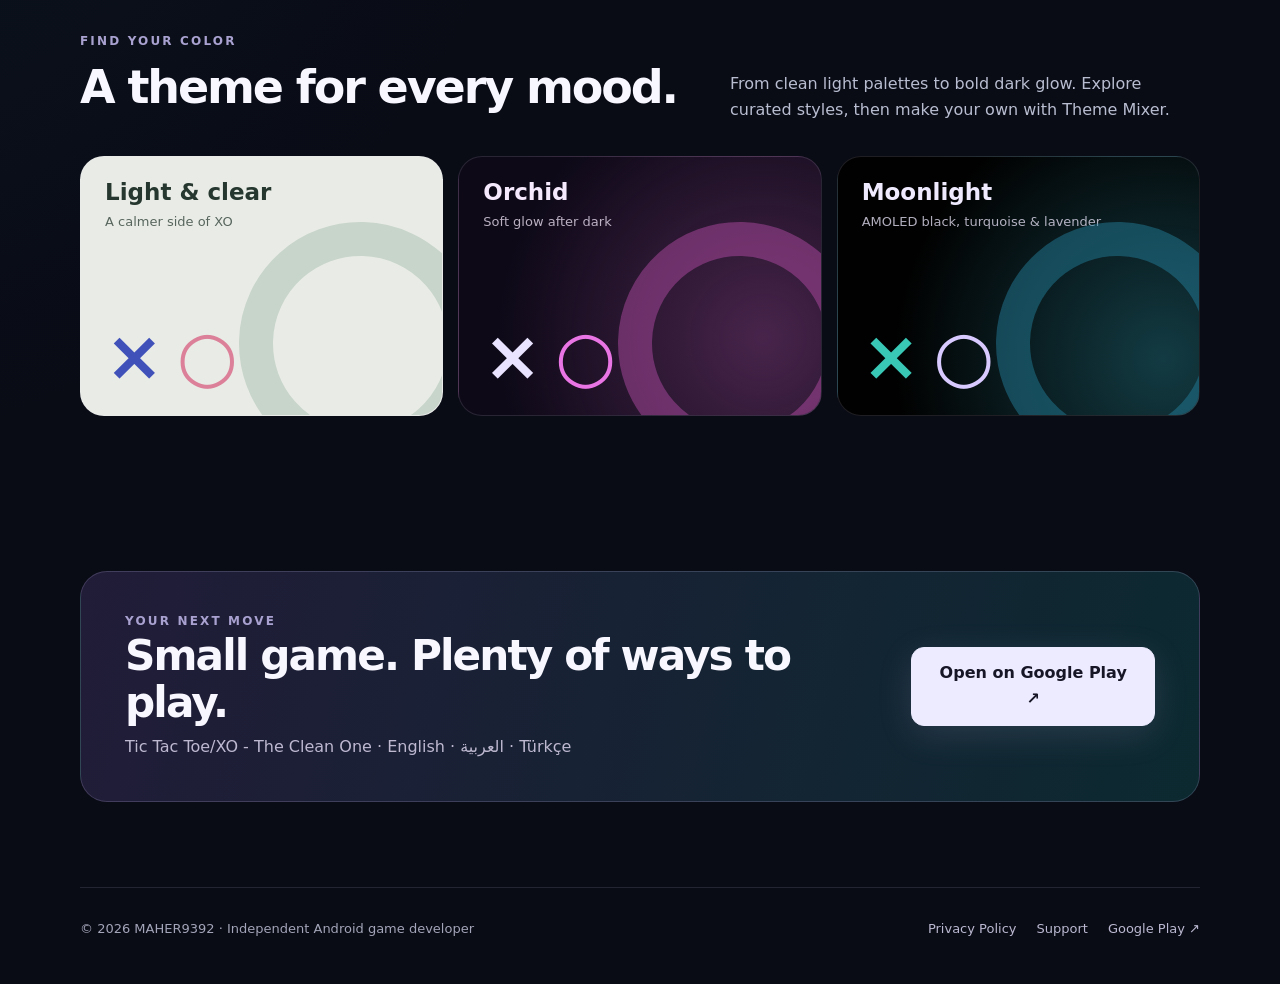
==== commit d5aa81cd: "Use actual in-game Moonlight, Orchid and Paper screenshots for hero" ====
--- a/index.html
+++ b/index.html
@@ -9,7 +9,7 @@
   <meta property="og:title" content="Tic Tac Toe/XO - The Clean One · MAHER9392">
   <meta property="og:description" content="Less noise. More play. Adaptive AI, thoughtful themes and local two-player XO on Android.">
   <link rel="canonical" href="https://maher9392.github.io/">
-  <link rel="stylesheet" href="assets/site.css?v=20261014">
+  <link rel="stylesheet" href="assets/site.css?v=20261015">
   <title>Tic Tac Toe/XO - The Clean One — MAHER9392</title>
 </head>
 <body class="site site-home">
@@ -41,23 +41,17 @@
         <div>
           <div class="showcase" id="themeShowcase" data-theme="moonlight" aria-label="Interactive visual preview of the game's Moonlight, Orchid and light palettes">
             <div class="glow-dot"><i></i><span>THE CLEAN ONE / XO</span></div>
-            <div class="device" aria-hidden="true">
-              <div class="camera"></div>
-              <div class="device-screen">
-                <div class="phone-status"><span>9:41</span><span>◆ ▰ ▴</span></div>
-                <div class="phone-actions">◉ ⋯</div>
-                <div class="phone-score"><span>0</span><span class="x">×</span><small>You</small><small>•</small><small>AI</small><span class="o">○</span><span>0</span></div>
-                <div class="phone-turn"><span class="x">×</span> Your turn</div>
-                <div class="phone-board">
-                  <b class="x">×</b><b></b><b class="o">○</b>
-                  <b class="o">○</b><b class="x">×</b><b></b>
-                  <b></b><b class="o">○</b><b class="x">×</b>
-                </div>
-                <div class="phone-bottom"><span>↶ Undo</span><span>〉 New round</span><span>↻ Reset score</span></div>
-                <div class="phone-chin"></div>
-              </div>
+            <div class="hero-ambient" aria-hidden="true">
+              <span class="ambient-moonlight"></span>
+              <span class="ambient-orchid"></span>
+              <span class="ambient-paper"></span>
             </div>
-            <div class="caption">A visual preview inspired by the current game UI</div>
+            <div class="hero-phone" role="group" aria-label="Real in-game screenshots in three themes">
+              <img class="hero-phone-image" data-shot-theme="moonlight" src="assets/website-hero-moonlight.webp" width="1024" height="2048" alt="Actual gameplay screen in the Moonlight theme, with a black background, turquoise X and lavender O" decoding="async" fetchpriority="high" aria-hidden="false">
+              <img class="hero-phone-image" data-shot-theme="orchid" src="assets/website-hero-orchid.webp" width="1024" height="2048" alt="Actual gameplay screen in the Orchid dark-purple theme with pink O marks" decoding="async" loading="lazy" aria-hidden="true">
+              <img class="hero-phone-image" data-shot-theme="paper" src="assets/website-hero-light.webp" width="1024" height="2048" alt="Actual gameplay screen in a calm, light Paper theme" decoding="async" loading="lazy" aria-hidden="true">
+            </div>
+            <div class="caption">Screens captured from the current game</div>
             <div class="theme-controls" role="group" aria-label="Preview different color themes">
               <button type="button" data-select-theme="moonlight" aria-pressed="true">Moonlight</button>
               <button type="button" data-select-theme="orchid" aria-pressed="false">Orchid</button>
@@ -115,6 +109,9 @@
       stage.querySelectorAll('[data-select-theme]').forEach(function(button){
         button.addEventListener('click',function(){
           stage.dataset.theme=button.dataset.selectTheme;
+          stage.querySelectorAll('[data-shot-theme]').forEach(function(shot){
+            shot.setAttribute('aria-hidden', String(shot.dataset.shotTheme !== button.dataset.selectTheme));
+          });
           stage.querySelectorAll('[data-select-theme]').forEach(function(other){
             other.setAttribute('aria-pressed',String(other===button));
           });
